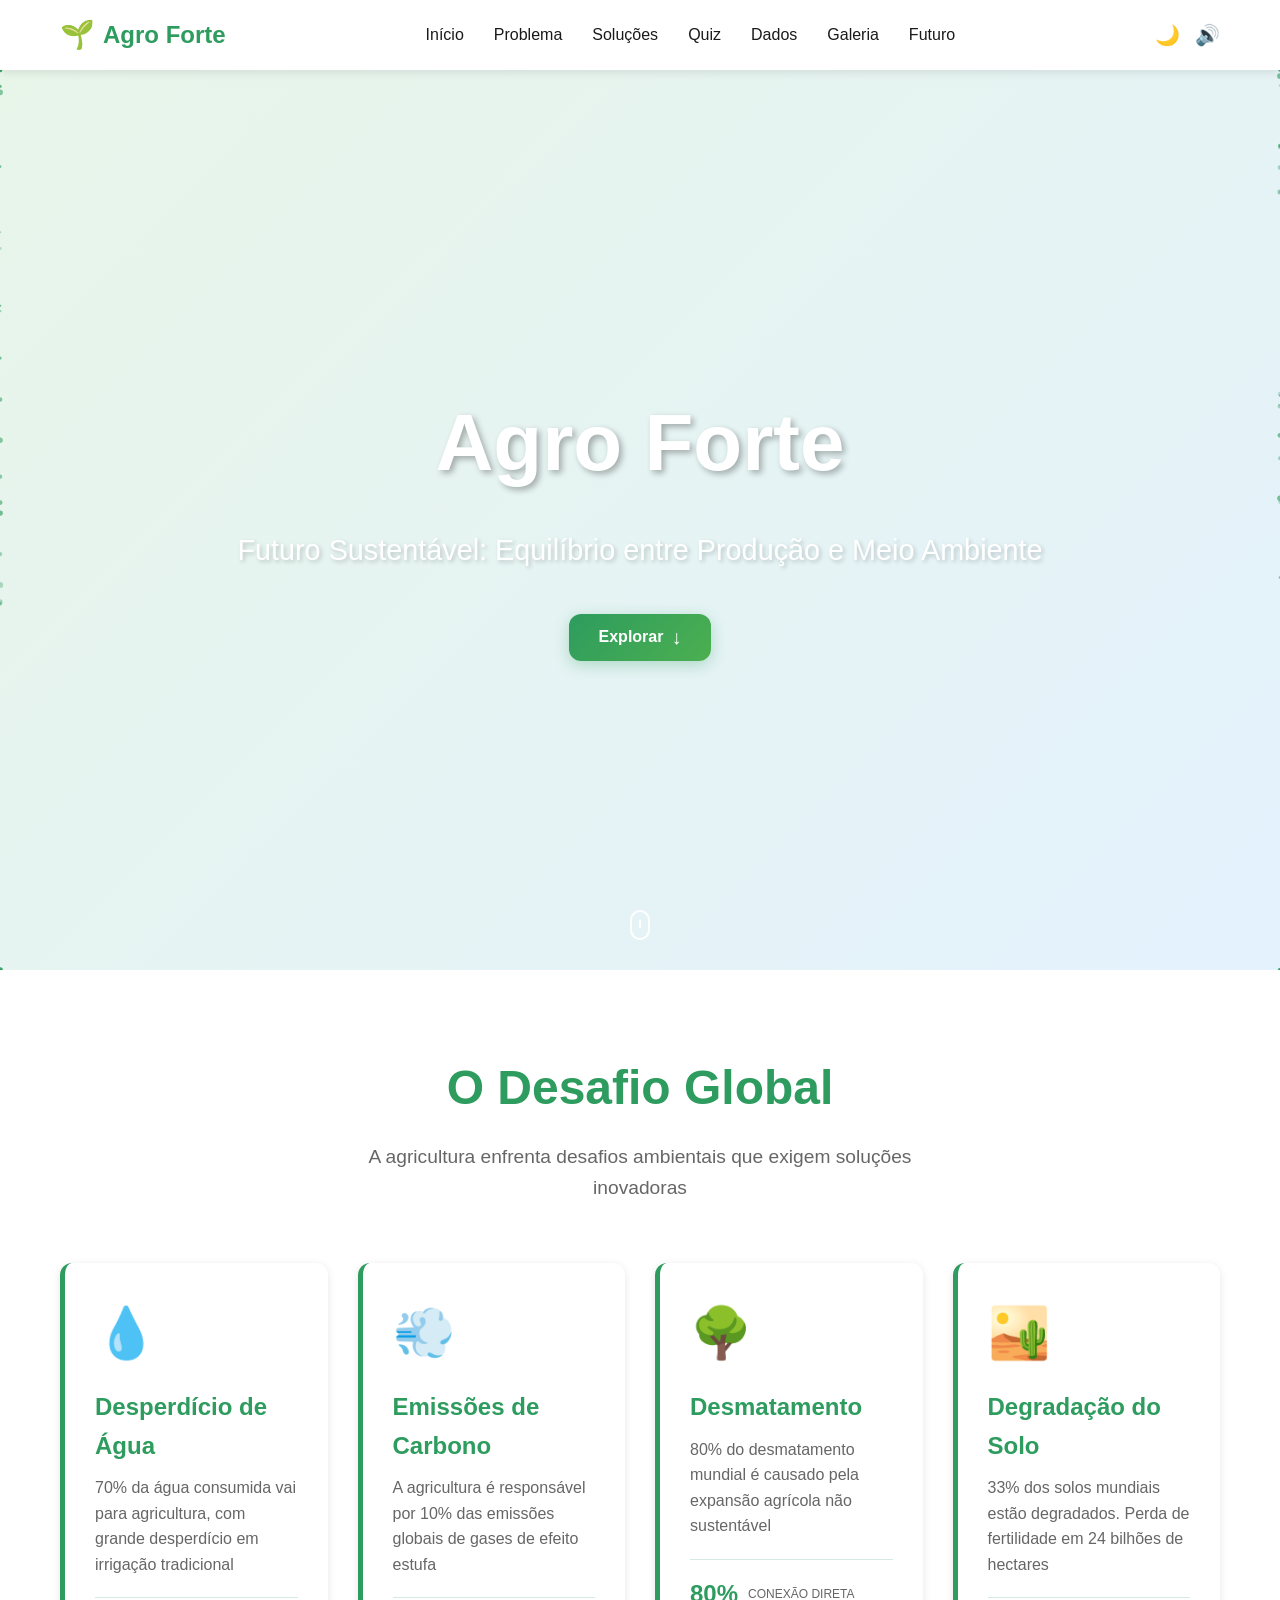
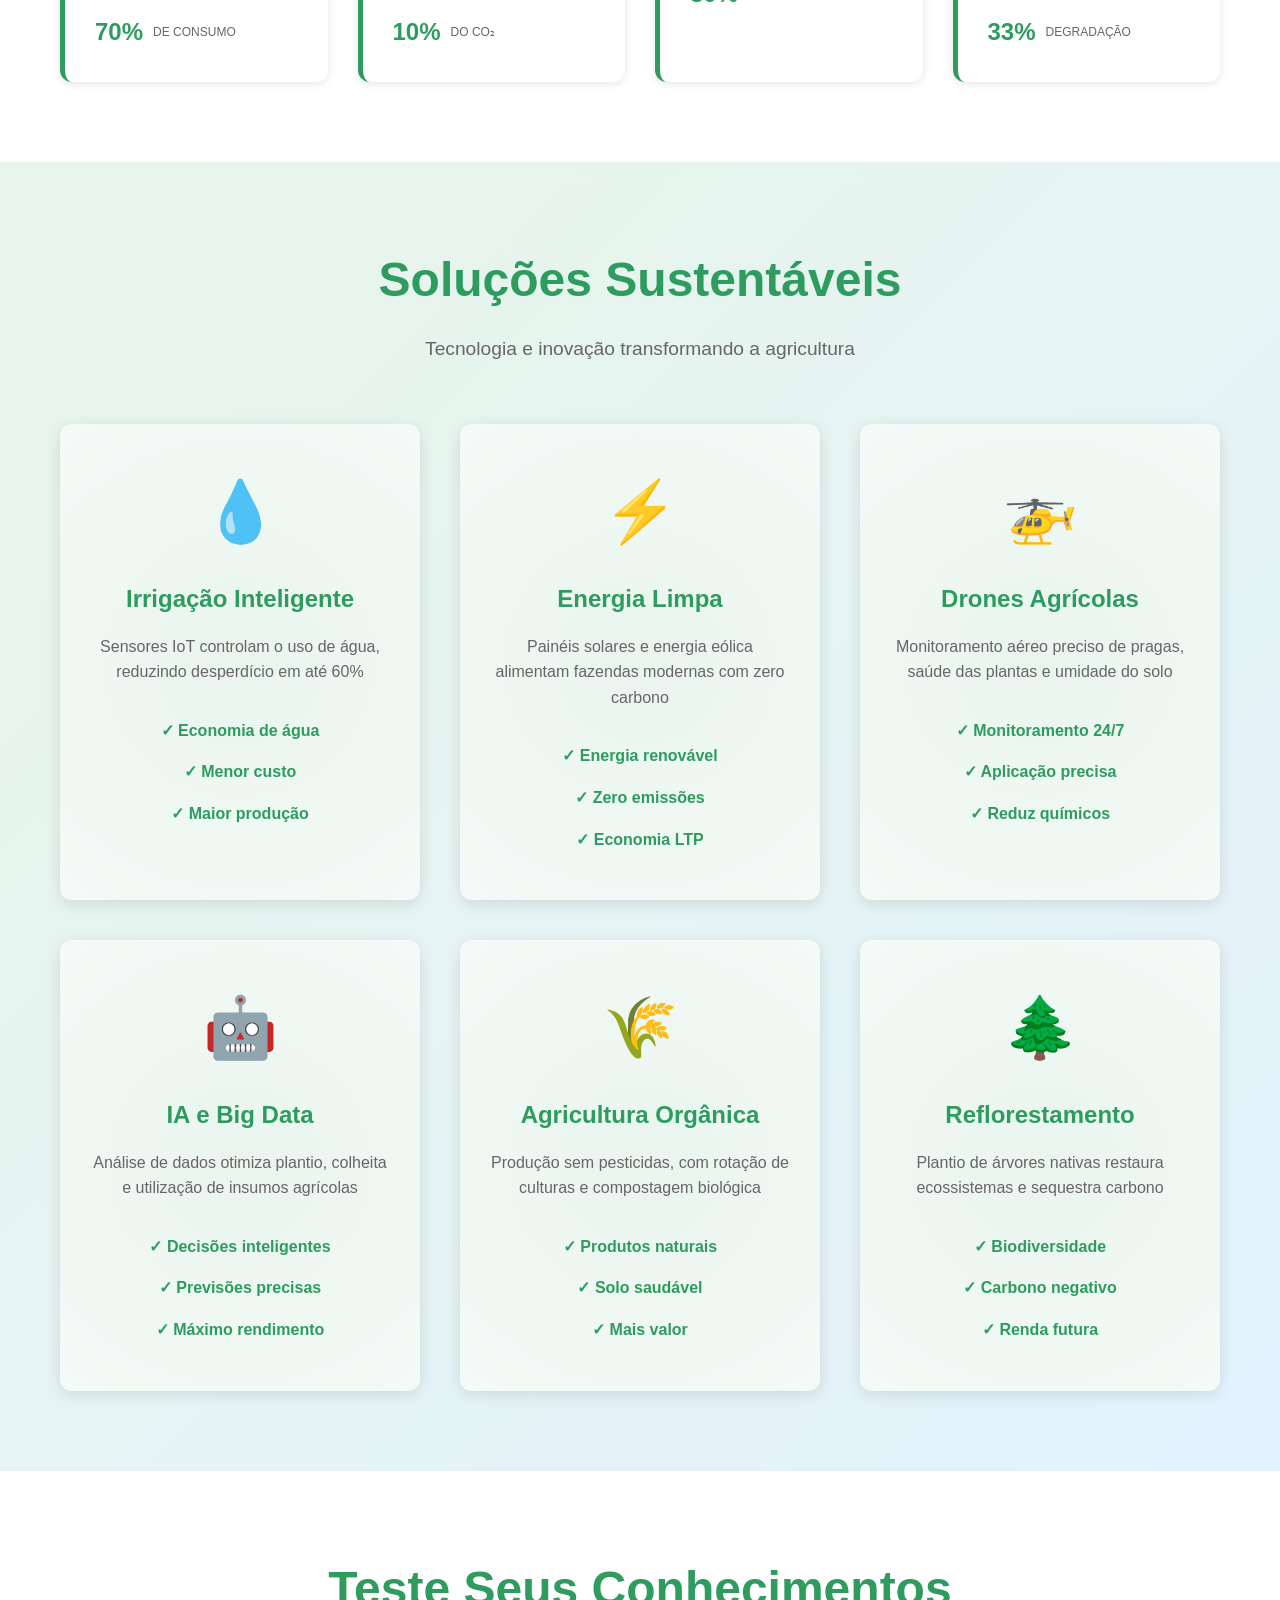
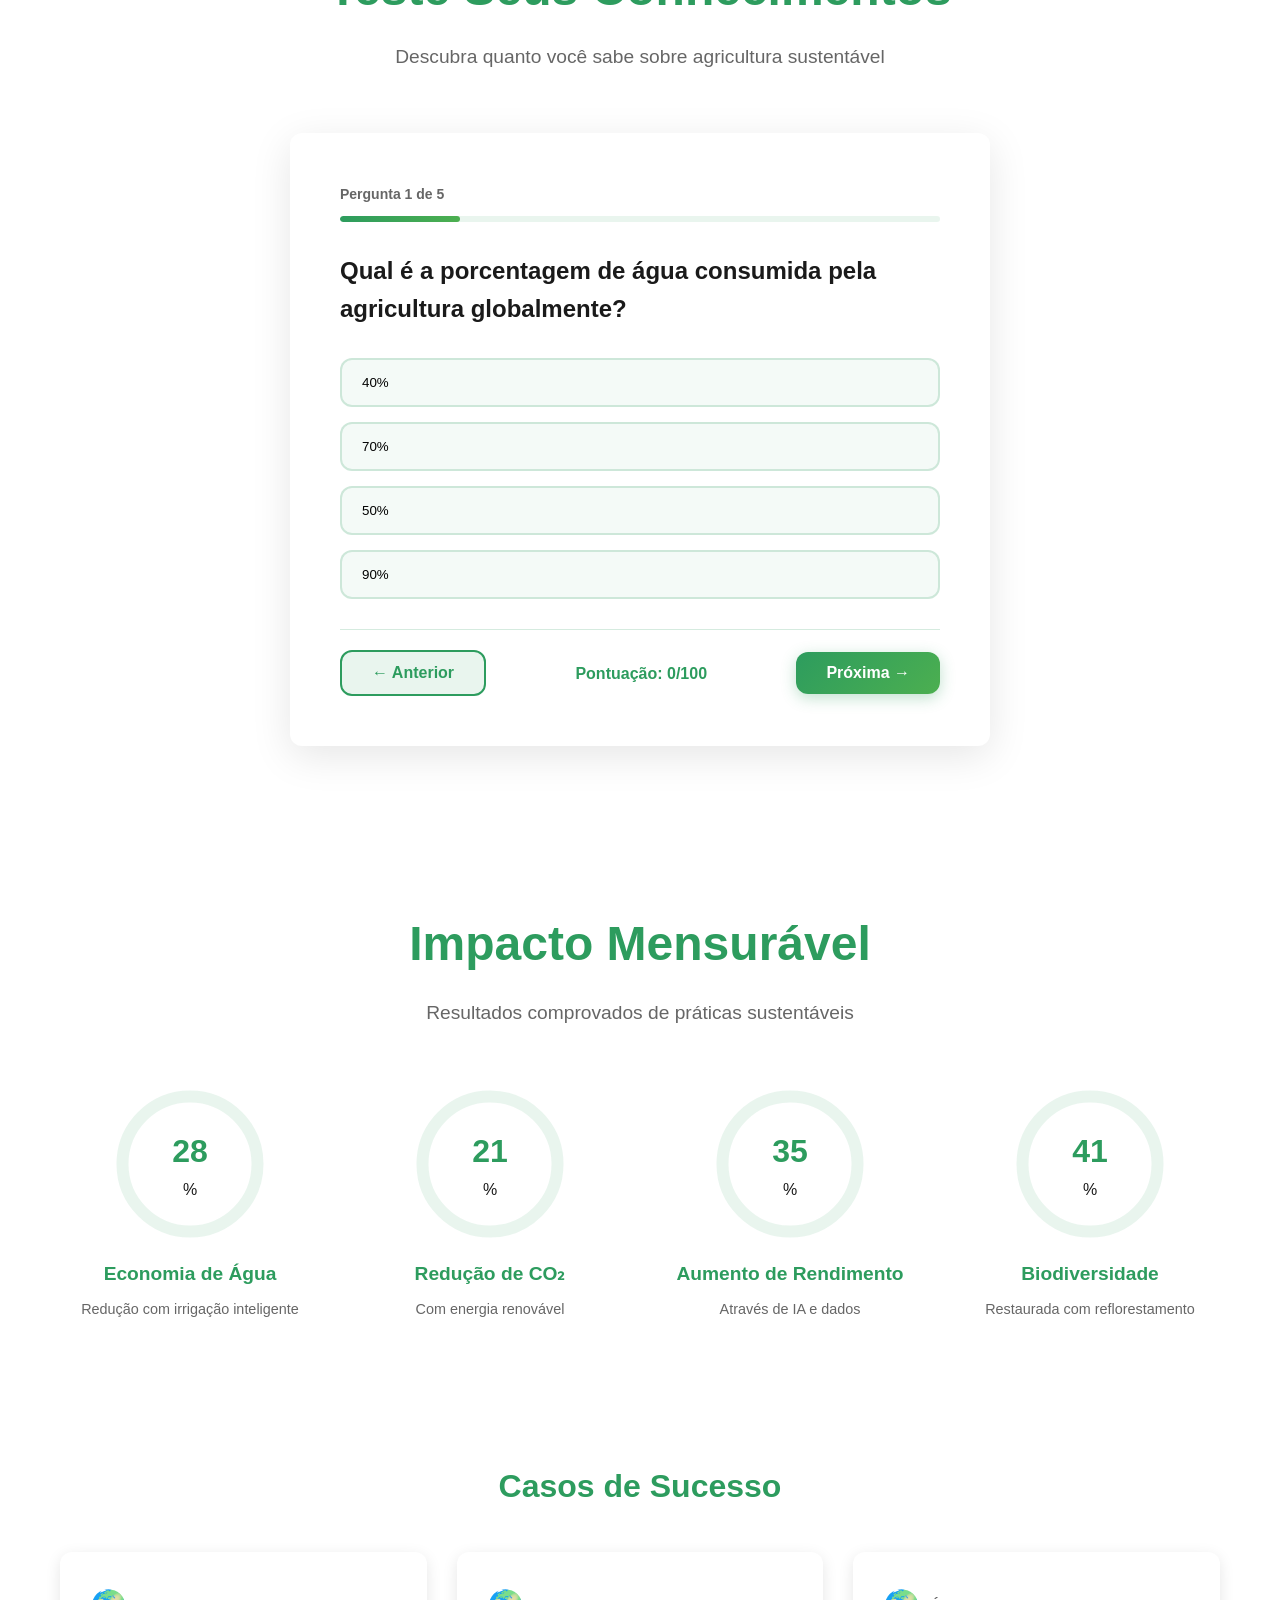
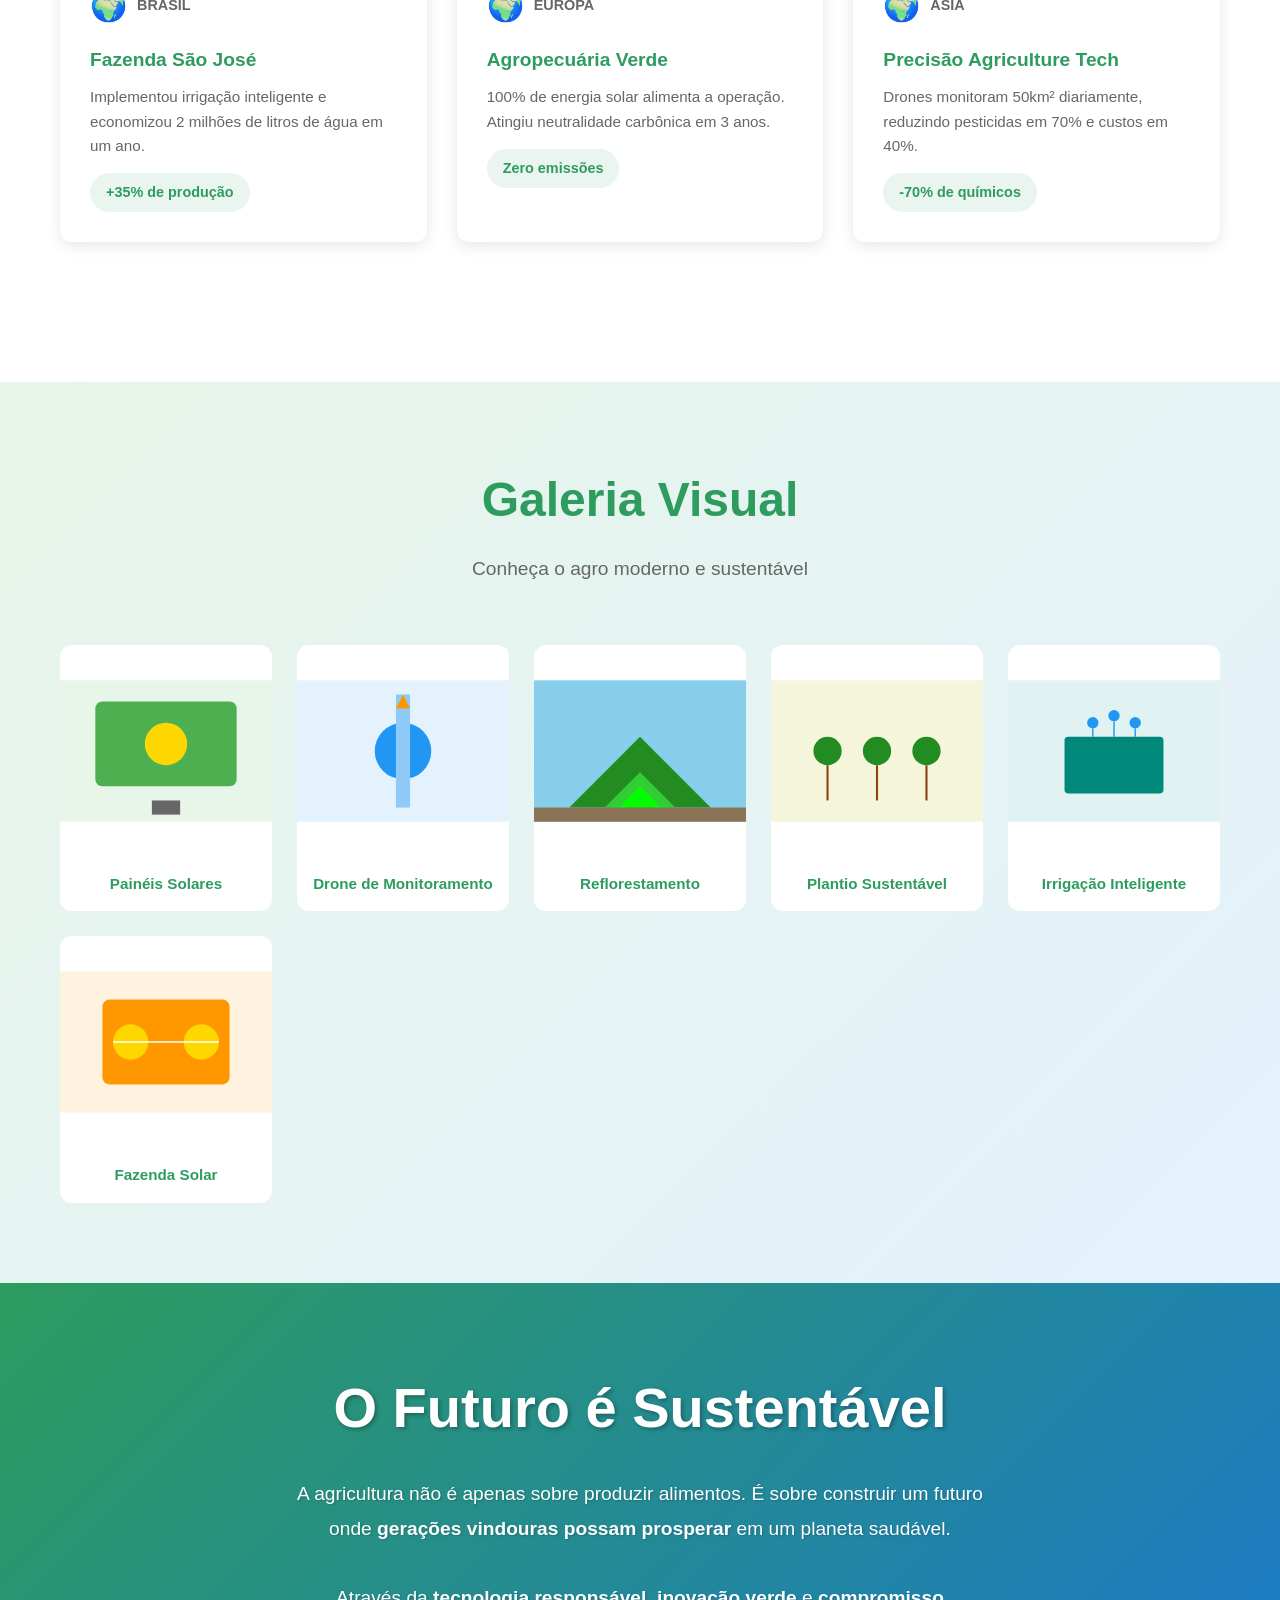
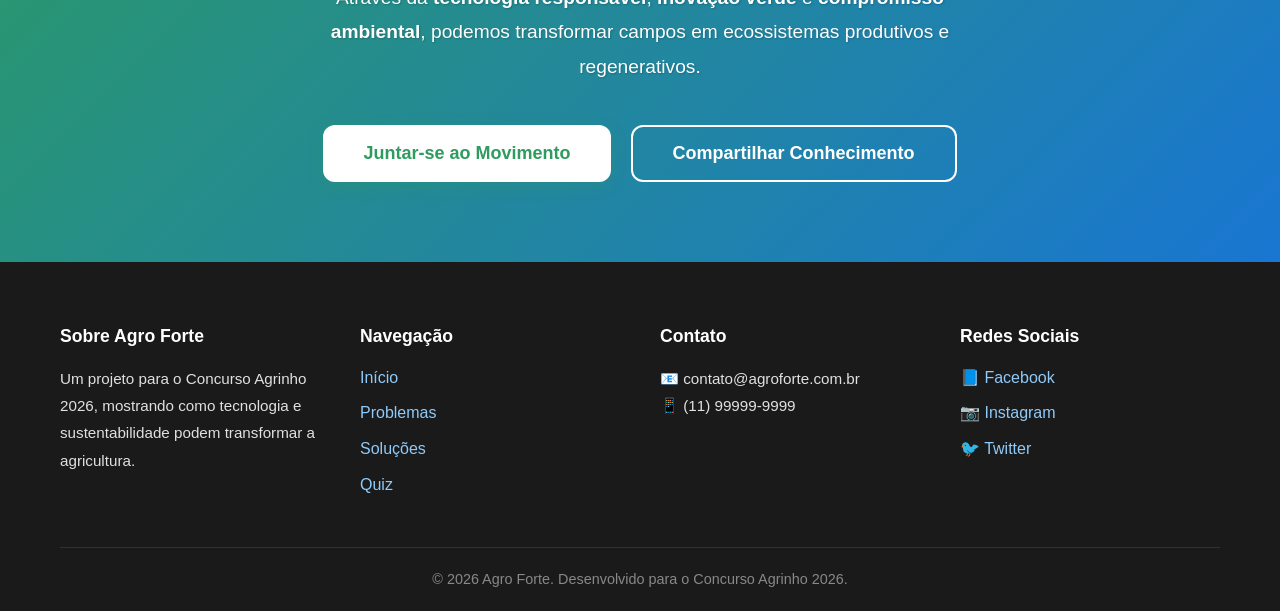
==== index.html @ 6339b04d "Add files via upload" ====
<!DOCTYPE html>
<html lang="pt-BR">
<head>
    <meta charset="UTF-8">
    <meta name="viewport" content="width=device-width, initial-scale=1.0">
    <meta name="description" content="Agro Forte 2026 - Um futuro sustentável através da tecnologia e preservação ambiental">
    <title>Agro Forte 2026 | Concurso Agrinho</title>
    <link rel="stylesheet" href="style.css">
</head>
<body>
    <!-- NAVEGAÇÃO -->
    <nav class="navbar">
        <div class="nav-container">
            <div class="logo">
                <span class="logo-icon">🌱</span>
                <span class="logo-text">Agro Forte</span>
            </div>
            <button class="menu-toggle" id="menuToggle">
                <span></span>
                <span></span>
                <span></span>
            </button>
            <ul class="nav-menu" id="navMenu">
                <li><a href="#inicio" class="nav-link">Início</a></li>
                <li><a href="#problema" class="nav-link">Problema</a></li>
                <li><a href="#solucoes" class="nav-link">Soluções</a></li>
                <li><a href="#quiz" class="nav-link">Quiz</a></li>
                <li><a href="#estatisticas" class="nav-link">Dados</a></li>
                <li><a href="#galeria" class="nav-link">Galeria</a></li>
                <li><a href="#inspiracao" class="nav-link">Futuro</a></li>
            </ul>
            <div class="nav-extras">
                <button class="dark-mode-toggle" id="darkModeToggle" title="Modo Escuro">🌙</button>
                <button class="sound-toggle" id="soundToggle" title="Som">🔊</button>
            </div>
        </div>
    </nav>

    <!-- SEÇÃO INICIAL (HERO) -->
    <section id="inicio" class="hero">
        <div class="hero-background">
            <canvas id="canvas-hero"></canvas>
        </div>
        <div class="hero-content">
            <h1 class="hero-title">
                <span class="title-word">Agro</span>
                <span class="title-word">Forte</span>
            </h1>
            <p class="hero-subtitle">Futuro Sustentável: Equilíbrio entre Produção e Meio Ambiente</p>
            <button class="btn btn-primary explore-btn" data-sound="click">
                Explorar
                <span class="btn-icon">↓</span>
            </button>
        </div>
        <div class="scroll-indicator">
            <span></span>
        </div>
    </section>

    <!-- SEÇÃO PROBLEMA -->
    <section id="problema" class="problema">
        <div class="container">
            <h2 class="section-title">O Desafio Global</h2>
            <p class="section-subtitle">A agricultura enfrenta desafios ambientais que exigem soluções inovadoras</p>
            
            <div class="problema-grid">
                <!-- Card 1: Água -->
                <div class="problema-card" data-index="0">
                    <div class="card-icon">💧</div>
                    <h3>Desperdício de Água</h3>
                    <p>70% da água consumida vai para agricultura, com grande desperdício em irrigação tradicional</p>
                    <div class="card-stats">
                        <span class="stat-number">70%</span>
                        <span class="stat-label">de consumo</span>
                    </div>
                </div>

                <!-- Card 2: Emissões -->
                <div class="problema-card" data-index="1">
                    <div class="card-icon">💨</div>
                    <h3>Emissões de Carbono</h3>
                    <p>A agricultura é responsável por 10% das emissões globais de gases de efeito estufa</p>
                    <div class="card-stats">
                        <span class="stat-number">10%</span>
                        <span class="stat-label">do CO₂</span>
                    </div>
                </div>

                <!-- Card 3: Desmatamento -->
                <div class="problema-card" data-index="2">
                    <div class="card-icon">🌳</div>
                    <h3>Desmatamento</h3>
                    <p>80% do desmatamento mundial é causado pela expansão agrícola não sustentável</p>
                    <div class="card-stats">
                        <span class="stat-number">80%</span>
                        <span class="stat-label">conexão direta</span>
                    </div>
                </div>

                <!-- Card 4: Solo -->
                <div class="problema-card" data-index="3">
                    <div class="card-icon">🏜️</div>
                    <h3>Degradação do Solo</h3>
                    <p>33% dos solos mundiais estão degradados. Perda de fertilidade em 24 bilhões de hectares</p>
                    <div class="card-stats">
                        <span class="stat-number">33%</span>
                        <span class="stat-label">degradação</span>
                    </div>
                </div>
            </div>
        </div>
    </section>

    <!-- SEÇÃO SOLUÇÕES -->
    <section id="solucoes" class="solucoes">
        <div class="container">
            <h2 class="section-title">Soluções Sustentáveis</h2>
            <p class="section-subtitle">Tecnologia e inovação transformando a agricultura</p>
            
            <div class="solucoes-grid">
                <!-- Solução 1 -->
                <div class="solucao-card">
                    <div class="card-background"></div>
                    <div class="card-icon-lg">💧</div>
                    <h3>Irrigação Inteligente</h3>
                    <p>Sensores IoT controlam o uso de água, reduzindo desperdício em até 60%</p>
                    <ul class="benefits-list">
                        <li>✓ Economia de água</li>
                        <li>✓ Menor custo</li>
                        <li>✓ Maior produção</li>
                    </ul>
                </div>

                <!-- Solução 2 -->
                <div class="solucao-card">
                    <div class="card-background"></div>
                    <div class="card-icon-lg">⚡</div>
                    <h3>Energia Limpa</h3>
                    <p>Painéis solares e energia eólica alimentam fazendas modernas com zero carbono</p>
                    <ul class="benefits-list">
                        <li>✓ Energia renovável</li>
                        <li>✓ Zero emissões</li>
                        <li>✓ Economia LTP</li>
                    </ul>
                </div>

                <!-- Solução 3 -->
                <div class="solucao-card">
                    <div class="card-background"></div>
                    <div class="card-icon-lg">🚁</div>
                    <h3>Drones Agrícolas</h3>
                    <p>Monitoramento aéreo preciso de pragas, saúde das plantas e umidade do solo</p>
                    <ul class="benefits-list">
                        <li>✓ Monitoramento 24/7</li>
                        <li>✓ Aplicação precisa</li>
                        <li>✓ Reduz químicos</li>
                    </ul>
                </div>

                <!-- Solução 4 -->
                <div class="solucao-card">
                    <div class="card-background"></div>
                    <div class="card-icon-lg">🤖</div>
                    <h3>IA e Big Data</h3>
                    <p>Análise de dados otimiza plantio, colheita e utilização de insumos agrícolas</p>
                    <ul class="benefits-list">
                        <li>✓ Decisões inteligentes</li>
                        <li>✓ Previsões precisas</li>
                        <li>✓ Máximo rendimento</li>
                    </ul>
                </div>

                <!-- Solução 5 -->
                <div class="solucao-card">
                    <div class="card-background"></div>
                    <div class="card-icon-lg">🌾</div>
                    <h3>Agricultura Orgânica</h3>
                    <p>Produção sem pesticidas, com rotação de culturas e compostagem biológica</p>
                    <ul class="benefits-list">
                        <li>✓ Produtos naturais</li>
                        <li>✓ Solo saudável</li>
                        <li>✓ Mais valor</li>
                    </ul>
                </div>

                <!-- Solução 6 -->
                <div class="solucao-card">
                    <div class="card-background"></div>
                    <div class="card-icon-lg">🌲</div>
                    <h3>Reflorestamento</h3>
                    <p>Plantio de árvores nativas restaura ecossistemas e sequestra carbono</p>
                    <ul class="benefits-list">
                        <li>✓ Biodiversidade</li>
                        <li>✓ Carbono negativo</li>
                        <li>✓ Renda futura</li>
                    </ul>
                </div>
            </div>
        </div>
    </section>

    <!-- SEÇÃO QUIZ INTERATIVA -->
    <section id="quiz" class="quiz-section">
        <div class="container">
            <h2 class="section-title">Teste Seus Conhecimentos</h2>
            <p class="section-subtitle">Descubra quanto você sabe sobre agricultura sustentável</p>
            
            <div class="quiz-container">
                <div class="quiz-header">
                    <span class="quiz-progress">
                        Pergunta <span id="currentQuestion">1</span> de <span id="totalQuestions">5</span>
                    </span>
                    <div class="progress-bar">
                        <div class="progress-fill" id="progressFill"></div>
                    </div>
                </div>

                <div class="quiz-content">
                    <h3 id="questionText" class="quiz-question"></h3>
                    <div class="quiz-options" id="quizOptions"></div>
                </div>

                <div class="quiz-footer">
                    <button class="btn btn-secondary" id="prevBtn" disabled>← Anterior</button>
                    <span class="quiz-score">Pontuação: <strong id="score">0</strong>/<strong id="maxScore">100</strong></span>
                    <button class="btn btn-primary" id="nextBtn">Próxima →</button>
                </div>

                <div id="quizResult" class="quiz-result hidden">
                    <div class="result-card">
                        <h3>Quiz Completo! 🎉</h3>
                        <div class="final-score">
                            <span class="score-number" id="finalScore">0</span>
                            <span class="score-label">pontos</span>
                        </div>
                        <p id="resultMessage"></p>
                        <button class="btn btn-primary" onclick="location.reload()">Refazer Quiz</button>
                    </div>
                </div>
            </div>
        </div>
    </section>

    <!-- SEÇÃO ESTATÍSTICAS -->
    <section id="estatisticas" class="estatisticas">
        <div class="container">
            <h2 class="section-title">Impacto Mensurável</h2>
            <p class="section-subtitle">Resultados comprovados de práticas sustentáveis</p>
            
            <div class="stats-grid">
                <!-- Stat 1 -->
                <div class="stat-card">
                    <div class="stat-visual">
                        <svg viewBox="0 0 100 100" class="stat-circle">
                            <circle cx="50" cy="50" r="45" class="stat-circle-bg"></circle>
                            <circle cx="50" cy="50" r="45" class="stat-circle-progress" style="--percent: 60;"></circle>
                        </svg>
                        <div class="stat-number-overlay">
                            <span class="counter" data-target="60">0</span>%
                        </div>
                    </div>
                    <h4>Economia de Água</h4>
                    <p>Redução com irrigação inteligente</p>
                </div>

                <!-- Stat 2 -->
                <div class="stat-card">
                    <div class="stat-visual">
                        <svg viewBox="0 0 100 100" class="stat-circle">
                            <circle cx="50" cy="50" r="45" class="stat-circle-bg"></circle>
                            <circle cx="50" cy="50" r="45" class="stat-circle-progress" style="--percent: 45;"></circle>
                        </svg>
                        <div class="stat-number-overlay">
                            <span class="counter" data-target="45">0</span>%
                        </div>
                    </div>
                    <h4>Redução de CO₂</h4>
                    <p>Com energia renovável</p>
                </div>

                <!-- Stat 3 -->
                <div class="stat-card">
                    <div class="stat-visual">
                        <svg viewBox="0 0 100 100" class="stat-circle">
                            <circle cx="50" cy="50" r="45" class="stat-circle-bg"></circle>
                            <circle cx="50" cy="50" r="45" class="stat-circle-progress" style="--percent: 75;"></circle>
                        </svg>
                        <div class="stat-number-overlay">
                            <span class="counter" data-target="75">0</span>%
                        </div>
                    </div>
                    <h4>Aumento de Rendimento</h4>
                    <p>Através de IA e dados</p>
                </div>

                <!-- Stat 4 -->
                <div class="stat-card">
                    <div class="stat-visual">
                        <svg viewBox="0 0 100 100" class="stat-circle">
                            <circle cx="50" cy="50" r="45" class="stat-circle-bg"></circle>
                            <circle cx="50" cy="50" r="45" class="stat-circle-progress" style="--percent: 100;"></circle>
                        </svg>
                        <div class="stat-number-overlay">
                            <span class="counter" data-target="100">0</span>%
                        </div>
                    </div>
                    <h4>Biodiversidade</h4>
                    <p>Restaurada com reflorestamento</p>
                </div>
            </div>

            <!-- Casos de Sucesso -->
            <div class="success-stories">
                <h3 class="stories-title">Casos de Sucesso</h3>
                <div class="stories-grid">
                    <div class="story-card">
                        <div class="story-header">
                            <span class="story-emoji">🌍</span>
                            <span class="story-location">Brasil</span>
                        </div>
                        <h4>Fazenda São José</h4>
                        <p>Implementou irrigação inteligente e economizou 2 milhões de litros de água em um ano.</p>
                        <div class="story-highlight">+35% de produção</div>
                    </div>

                    <div class="story-card">
                        <div class="story-header">
                            <span class="story-emoji">🌍</span>
                            <span class="story-location">Europa</span>
                        </div>
                        <h4>Agropecuária Verde</h4>
                        <p>100% de energia solar alimenta a operação. Atingiu neutralidade carbônica em 3 anos.</p>
                        <div class="story-highlight">Zero emissões</div>
                    </div>

                    <div class="story-card">
                        <div class="story-header">
                            <span class="story-emoji">🌍</span>
                            <span class="story-location">Ásia</span>
                        </div>
                        <h4>Precisão Agriculture Tech</h4>
                        <p>Drones monitoram 50km² diariamente, reduzindo pesticidas em 70% e custos em 40%.</p>
                        <div class="story-highlight">-70% de químicos</div>
                    </div>
                </div>
            </div>
        </div>
    </section>

    <!-- SEÇÃO GALERIA -->
    <section id="galeria" class="galeria">
        <div class="container">
            <h2 class="section-title">Galeria Visual</h2>
            <p class="section-subtitle">Conheça o agro moderno e sustentável</p>
            
            <div class="gallery-grid">
                <div class="gallery-item" data-category="tecnologia">
                    <div class="gallery-image">
                        <svg viewBox="0 0 300 200" class="gallery-svg">
                            <rect width="300" height="200" fill="#e8f5e9"/>
                            <rect x="50" y="30" width="200" height="120" fill="#4caf50" rx="10"/>
                            <circle cx="150" cy="90" r="30" fill="#ffd700"/>
                            <rect x="130" y="170" width="40" height="20" fill="#666"/>
                        </svg>
                        <div class="gallery-overlay">
                            <span class="view-btn">👁️ Ver</span>
                        </div>
                    </div>
                    <h4>Painéis Solares</h4>
                </div>

                <div class="gallery-item" data-category="tecnologia">
                    <div class="gallery-image">
                        <svg viewBox="0 0 300 200" class="gallery-svg">
                            <rect width="300" height="200" fill="#e3f2fd"/>
                            <circle cx="150" cy="100" r="40" fill="#2196f3"/>
                            <rect x="140" y="20" width="20" height="160" fill="#90caf9"/>
                            <polygon points="150,20 140,40 160,40" fill="#ff9800"/>
                        </svg>
                        <div class="gallery-overlay">
                            <span class="view-btn">👁️ Ver</span>
                        </div>
                    </div>
                    <h4>Drone de Monitoramento</h4>
                </div>

                <div class="gallery-item" data-category="natureza">
                    <div class="gallery-image">
                        <svg viewBox="0 0 300 200" class="gallery-svg">
                            <rect width="300" height="200" fill="#87ceeb"/>
                            <polygon points="50,180 150,80 250,180" fill="#228b22"/>
                            <polygon points="100,180 150,130 200,180" fill="#32cd32"/>
                            <polygon points="120,180 150,150 180,180" fill="#00ff00"/>
                            <rect x="0" y="180" width="300" height="20" fill="#8b7355"/>
                        </svg>
                        <div class="gallery-overlay">
                            <span class="view-btn">👁️ Ver</span>
                        </div>
                    </div>
                    <h4>Reflorestamento</h4>
                </div>

                <div class="gallery-item" data-category="agricultura">
                    <div class="gallery-image">
                        <svg viewBox="0 0 300 200" class="gallery-svg">
                            <rect width="300" height="200" fill="#f5f5dc"/>
                            <circle cx="80" cy="100" r="20" fill="#228b22"/>
                            <circle cx="150" cy="100" r="20" fill="#228b22"/>
                            <circle cx="220" cy="100" r="20" fill="#228b22"/>
                            <line x1="80" y1="120" x2="80" y2="170" stroke="#8b4513" stroke-width="3"/>
                            <line x1="150" y1="120" x2="150" y2="170" stroke="#8b4513" stroke-width="3"/>
                            <line x1="220" y1="120" x2="220" y2="170" stroke="#8b4513" stroke-width="3"/>
                        </svg>
                        <div class="gallery-overlay">
                            <span class="view-btn">👁️ Ver</span>
                        </div>
                    </div>
                    <h4>Plantio Sustentável</h4>
                </div>

                <div class="gallery-item" data-category="agua">
                    <div class="gallery-image">
                        <svg viewBox="0 0 300 200" class="gallery-svg">
                            <rect width="300" height="200" fill="#e0f2f1"/>
                            <rect x="80" y="80" width="140" height="80" fill="#00897b" rx="5"/>
                            <circle cx="120" cy="60" r="8" fill="#2196f3"/>
                            <circle cx="150" cy="50" r="8" fill="#2196f3"/>
                            <circle cx="180" cy="60" r="8" fill="#2196f3"/>
                            <line x1="120" y1="68" x2="120" y2="80" stroke="#2196f3" stroke-width="2"/>
                            <line x1="150" y1="58" x2="150" y2="80" stroke="#2196f3" stroke-width="2"/>
                            <line x1="180" y1="68" x2="180" y2="80" stroke="#2196f3" stroke-width="2"/>
                        </svg>
                        <div class="gallery-overlay">
                            <span class="view-btn">👁️ Ver</span>
                        </div>
                    </div>
                    <h4>Irrigação Inteligente</h4>
                </div>

                <div class="gallery-item" data-category="tecnologia">
                    <div class="gallery-image">
                        <svg viewBox="0 0 300 200" class="gallery-svg">
                            <rect width="300" height="200" fill="#fff3e0"/>
                            <rect x="60" y="40" width="180" height="120" fill="#ff9800" rx="10"/>
                            <circle cx="100" cy="100" r="25" fill="#ffd700"/>
                            <circle cx="200" cy="100" r="25" fill="#ffd700"/>
                            <line x1="75" y1="100" x2="225" y2="100" stroke="#fff" stroke-width="2"/>
                        </svg>
                        <div class="gallery-overlay">
                            <span class="view-btn">👁️ Ver</span>
                        </div>
                    </div>
                    <h4>Fazenda Solar</h4>
                </div>
            </div>
        </div>
    </section>

    <!-- SEÇÃO INSPIRADORA FINAL -->
    <section id="inspiracao" class="inspiracao">
        <div class="inspiration-background"></div>
        <div class="container">
            <div class="inspiracao-content">
                <h2 class="inspiration-title">O Futuro é Sustentável</h2>
                <p class="inspiration-text">
                    A agricultura não é apenas sobre produzir alimentos. É sobre construir um futuro onde 
                    <strong>gerações vindouras possam prosperar</strong> em um planeta saudável. 
                    <br><br>
                    Através da <strong>tecnologia responsável</strong>, <strong>inovação verde</strong> e 
                    <strong>compromisso ambiental</strong>, podemos transformar campos em ecossistemas 
                    produtivos e regenerativos.
                </p>
                <div class="inspiracao-cta">
                    <button class="btn btn-lg btn-primary" data-sound="click">
                        Juntar-se ao Movimento
                    </button>
                    <button class="btn btn-lg btn-secondary" data-sound="click">
                        Compartilhar Conhecimento
                    </button>
                </div>
            </div>
        </div>
    </section>

    <!-- RODAPÉ -->
    <footer class="footer">
        <div class="container">
            <div class="footer-content">
                <div class="footer-section">
                    <h4>Sobre Agro Forte</h4>
                    <p>Um projeto para o Concurso Agrinho 2026, mostrando como tecnologia e sustentabilidade 
                       podem transformar a agricultura.</p>
                </div>
                <div class="footer-section">
                    <h4>Navegação</h4>
                    <ul>
                        <li><a href="#inicio">Início</a></li>
                        <li><a href="#problema">Problemas</a></li>
                        <li><a href="#solucoes">Soluções</a></li>
                        <li><a href="#quiz">Quiz</a></li>
                    </ul>
                </div>
                <div class="footer-section">
                    <h4>Contato</h4>
                    <p>📧 contato@agroforte.com.br</p>
                    <p>📱 (11) 99999-9999</p>
                </div>
                <div class="footer-section">
                    <h4>Redes Sociais</h4>
                    <div class="social-links">
                        <a href="#" class="social-link">📘 Facebook</a>
                        <a href="#" class="social-link">📷 Instagram</a>
                        <a href="#" class="social-link">🐦 Twitter</a>
                    </div>
                </div>
            </div>
            <div class="footer-bottom">
                <p>&copy; 2026 Agro Forte. Desenvolvido para o Concurso Agrinho 2026.</p>
            </div>
        </div>
    </footer>

    <!-- MODAL DE GALERIA -->
    <div id="galleryModal" class="modal">
        <div class="modal-content">
            <button class="modal-close">&times;</button>
            <img id="modalImage" src="" alt="">
            <p id="modalCaption"></p>
        </div>
    </div>

    <script src="script.js"></script>
</body>
</html>
---- style.css ----
/* =====================================================
   AGRINHO 2026 - STYLESHEET COMPLETO
   Design moderno, responsivo e com animações
   ===================================================== */

/* VARIÁVEIS CSS */
:root {
    /* Cores principais */
    --primary-green: #2d9c5e;
    --secondary-green: #4caf50;
    --light-green: #a5d6a7;
    --pale-green: #e8f5e9;
    
    --primary-blue: #1976d2;
    --light-blue: #64b5f6;
    --pale-blue: #e3f2fd;
    
    --accent-yellow: #ffd700;
    --pale-yellow: #fff9c4;
    
    --dark-bg: #0d1b2a;
    --light-bg: #ffffff;
    --gray-text: #666666;
    --dark-text: #1a1a1a;
    
    /* Tamanhos */
    --border-radius: 12px;
    --transition-fast: 0.3s ease;
    --transition-normal: 0.5s ease;
    --transition-slow: 0.8s ease;
}

/* DARK MODE */
body.dark-mode {
    --light-bg: #1a1a2e;
    --dark-text: #e0e0e0;
    --gray-text: #b0b0b0;
}

/* =====================================================
   RESET E ESTILOS GLOBAIS
   ===================================================== */

* {
    margin: 0;
    padding: 0;
    box-sizing: border-box;
}

html {
    scroll-behavior: smooth;
}

body {
    font-family: 'Segoe UI', Tahoma, Geneva, Verdana, sans-serif;
    background-color: var(--light-bg);
    color: var(--dark-text);
    line-height: 1.6;
    transition: background-color var(--transition-normal);
}

/* =====================================================
   CONTAINER E LAYOUT
   ===================================================== */

.container {
    max-width: 1200px;
    margin: 0 auto;
    padding: 0 20px;
}

section {
    padding: 80px 0;
    position: relative;
}

/* =====================================================
   NAVEGAÇÃO
   ===================================================== */

.navbar {
    position: fixed;
    top: 0;
    width: 100%;
    background: rgba(255, 255, 255, 0.95);
    backdrop-filter: blur(10px);
    z-index: 1000;
    box-shadow: 0 2px 10px rgba(0, 0, 0, 0.1);
    transition: background var(--transition-fast);
}

body.dark-mode .navbar {
    background: rgba(26, 26, 46, 0.95);
}

.nav-container {
    max-width: 1200px;
    margin: 0 auto;
    padding: 0 20px;
    display: flex;
    justify-content: space-between;
    align-items: center;
    height: 70px;
}

.logo {
    display: flex;
    align-items: center;
    gap: 8px;
    font-size: 24px;
    font-weight: bold;
    color: var(--primary-green);
    text-decoration: none;
    cursor: pointer;
    transition: transform var(--transition-fast);
}

.logo:hover {
    transform: scale(1.05);
}

.logo-icon {
    font-size: 28px;
    animation: float 3s ease-in-out infinite;
}

@keyframes float {
    0%, 100% { transform: translateY(0px); }
    50% { transform: translateY(-5px); }
}

.nav-menu {
    display: flex;
    list-style: none;
    gap: 30px;
}

.nav-link {
    color: var(--dark-text);
    text-decoration: none;
    font-weight: 500;
    position: relative;
    transition: color var(--transition-fast);
}

.nav-link::after {
    content: '';
    position: absolute;
    width: 0;
    height: 2px;
    bottom: -5px;
    left: 0;
    background: var(--primary-green);
    transition: width var(--transition-fast);
}

.nav-link:hover::after {
    width: 100%;
}

.nav-extras {
    display: flex;
    gap: 15px;
    align-items: center;
}

.dark-mode-toggle,
.sound-toggle {
    background: none;
    border: none;
    font-size: 20px;
    cursor: pointer;
    transition: transform var(--transition-fast);
}

.dark-mode-toggle:hover,
.sound-toggle:hover {
    transform: scale(1.2);
}

.menu-toggle {
    display: none;
    flex-direction: column;
    background: none;
    border: none;
    cursor: pointer;
    gap: 5px;
}

.menu-toggle span {
    width: 25px;
    height: 3px;
    background: var(--primary-green);
    border-radius: 3px;
    transition: all var(--transition-fast);
}

/* =====================================================
   HERO SECTION
   ===================================================== */

.hero {
    min-height: 100vh;
    display: flex;
    align-items: center;
    justify-content: center;
    position: relative;
    margin-top: 70px;
    overflow: hidden;
    background: linear-gradient(135deg, var(--pale-green) 0%, var(--pale-blue) 100%);
}

body.dark-mode .hero {
    background: linear-gradient(135deg, #1a3a1a 0%, #1a2a3a 100%);
}

.hero-background {
    position: absolute;
    width: 100%;
    height: 100%;
    top: 0;
    left: 0;
}

#canvas-hero {
    width: 100%;
    height: 100%;
    display: block;
}

.hero-content {
    position: relative;
    z-index: 10;
    text-align: center;
    color: white;
    animation: slideUp 1s ease;
}

@keyframes slideUp {
    from {
        opacity: 0;
        transform: translateY(30px);
    }
    to {
        opacity: 1;
        transform: translateY(0);
    }
}

.hero-title {
    font-size: clamp(3rem, 8vw, 5rem);
    font-weight: 900;
    margin-bottom: 20px;
    text-shadow: 3px 3px 6px rgba(0, 0, 0, 0.3);
}

.title-word {
    display: inline-block;
    animation: bounceIn 0.8s ease backwards;
}

.title-word:nth-child(1) { animation-delay: 0.2s; }
.title-word:nth-child(2) { animation-delay: 0.4s; }

@keyframes bounceIn {
    0% {
        opacity: 0;
        transform: translateY(40px);
    }
    100% {
        opacity: 1;
        transform: translateY(0);
    }
}

.hero-subtitle {
    font-size: clamp(1.2rem, 3vw, 1.8rem);
    margin-bottom: 40px;
    text-shadow: 2px 2px 4px rgba(0, 0, 0, 0.2);
    animation: fadeIn 1s ease 0.6s both;
}

@keyframes fadeIn {
    from { opacity: 0; }
    to { opacity: 1; }
}

.explore-btn {
    animation: fadeIn 1s ease 0.8s both;
}

.scroll-indicator {
    position: absolute;
    bottom: 30px;
    left: 50%;
    transform: translateX(-50%);
    animation: bounce 2s infinite;
}

.scroll-indicator span {
    display: block;
    width: 20px;
    height: 30px;
    border: 2px solid white;
    border-radius: 10px;
    position: relative;
}

.scroll-indicator span::before {
    content: '';
    display: block;
    width: 2px;
    height: 8px;
    background: white;
    position: absolute;
    top: 8px;
    left: 50%;
    transform: translateX(-50%);
    animation: scrollBounce 2s infinite;
}

@keyframes bounce {
    0%, 100% { transform: translateX(-50%) translateY(0); }
    50% { transform: translateX(-50%) translateY(10px); }
}

@keyframes scrollBounce {
    0%, 100% { opacity: 1; }
    50% { opacity: 0; }
}

/* =====================================================
   BOTÕES
   ===================================================== */

.btn {
    padding: 12px 30px;
    border: none;
    border-radius: var(--border-radius);
    font-size: 16px;
    font-weight: 600;
    cursor: pointer;
    transition: all var(--transition-fast);
    position: relative;
    overflow: hidden;
    display: inline-flex;
    align-items: center;
    gap: 8px;
}

.btn::before {
    content: '';
    position: absolute;
    top: 0;
    left: -100%;
    width: 100%;
    height: 100%;
    background: rgba(255, 255, 255, 0.2);
    transition: left var(--transition-fast);
    z-index: -1;
}

.btn:hover::before {
    left: 100%;
}

.btn-primary {
    background: linear-gradient(135deg, var(--primary-green), var(--secondary-green));
    color: white;
    box-shadow: 0 4px 15px rgba(45, 156, 94, 0.3);
}

.btn-primary:hover {
    transform: translateY(-2px);
    box-shadow: 0 8px 25px rgba(45, 156, 94, 0.5);
}

.btn-secondary {
    background: rgba(45, 156, 94, 0.1);
    color: var(--primary-green);
    border: 2px solid var(--primary-green);
}

.btn-secondary:hover {
    background: rgba(45, 156, 94, 0.2);
}

.btn-lg {
    padding: 16px 40px;
    font-size: 18px;
}

.btn-icon {
    font-size: 20px;
    animation: slideDown 1s ease infinite;
}

@keyframes slideDown {
    0%, 100% { transform: translateY(0); }
    50% { transform: translateY(5px); }
}

/* =====================================================
   TÍTULOS E SUBTÍTULOS
   ===================================================== */

.section-title {
    font-size: clamp(2rem, 5vw, 3rem);
    font-weight: 900;
    color: var(--primary-green);
    margin-bottom: 15px;
    text-align: center;
    animation: slideInTitle 0.8s ease;
}

@keyframes slideInTitle {
    from {
        opacity: 0;
        transform: translateX(-30px);
    }
    to {
        opacity: 1;
        transform: translateX(0);
    }
}

.section-subtitle {
    font-size: 1.2rem;
    color: var(--gray-text);
    text-align: center;
    margin-bottom: 60px;
    max-width: 600px;
    margin-left: auto;
    margin-right: auto;
}

/* =====================================================
   SEÇÃO PROBLEMA
   ===================================================== */

.problema {
    background: var(--light-bg);
}

.problema-grid {
    display: grid;
    grid-template-columns: repeat(auto-fit, minmax(250px, 1fr));
    gap: 30px;
    animation: fadeInUp 0.8s ease;
}

@keyframes fadeInUp {
    from {
        opacity: 0;
        transform: translateY(30px);
    }
    to {
        opacity: 1;
        transform: translateY(0);
    }
}

.problema-card {
    background: white;
    padding: 30px;
    border-radius: var(--border-radius);
    border-left: 5px solid var(--primary-green);
    cursor: pointer;
    transition: all var(--transition-fast);
    box-shadow: 0 2px 8px rgba(0, 0, 0, 0.1);
    transform: translateY(0);
}

body.dark-mode .problema-card {
    background: #2a2a3e;
    box-shadow: 0 2px 8px rgba(0, 0, 0, 0.3);
}

.problema-card:hover {
    transform: translateY(-10px);
    box-shadow: 0 10px 30px rgba(45, 156, 94, 0.2);
    border-left-color: var(--accent-yellow);
}

.card-icon {
    font-size: 50px;
    margin-bottom: 15px;
    display: inline-block;
    animation: pulse 2s ease-in-out infinite;
}

.problema-card:nth-child(1) .card-icon { animation-delay: 0s; }
.problema-card:nth-child(2) .card-icon { animation-delay: 0.2s; }
.problema-card:nth-child(3) .card-icon { animation-delay: 0.4s; }
.problema-card:nth-child(4) .card-icon { animation-delay: 0.6s; }

@keyframes pulse {
    0%, 100% { transform: scale(1); }
    50% { transform: scale(1.1); }
}

.problema-card h3 {
    font-size: 1.5rem;
    margin-bottom: 10px;
    color: var(--primary-green);
}

.problema-card p {
    color: var(--gray-text);
    margin-bottom: 20px;
    line-height: 1.6;
}

.card-stats {
    display: flex;
    align-items: center;
    gap: 10px;
    padding-top: 15px;
    border-top: 1px solid rgba(45, 156, 94, 0.2);
}

.stat-number {
    font-size: 24px;
    font-weight: bold;
    color: var(--primary-green);
}

.stat-label {
    font-size: 12px;
    color: var(--gray-text);
    text-transform: uppercase;
}

/* =====================================================
   SEÇÃO SOLUÇÕES
   ===================================================== */

.solucoes {
    background: linear-gradient(135deg, var(--pale-green) 0%, var(--pale-blue) 100%);
    position: relative;
}

body.dark-mode .solucoes {
    background: linear-gradient(135deg, #1a3a1a 0%, #1a2a3a 100%);
}

.solucoes-grid {
    display: grid;
    grid-template-columns: repeat(auto-fit, minmax(300px, 1fr));
    gap: 40px;
    perspective: 1000px;
}

.solucao-card {
    position: relative;
    background: white;
    border-radius: var(--border-radius);
    padding: 40px 30px;
    text-align: center;
    overflow: hidden;
    transition: all var(--transition-normal);
    box-shadow: 0 4px 15px rgba(0, 0, 0, 0.1);
    transform-style: preserve-3d;
}

body.dark-mode .solucao-card {
    background: #2a2a3e;
}

.card-background {
    position: absolute;
    top: -50%;
    right: -50%;
    width: 200%;
    height: 200%;
    background: radial-gradient(circle, rgba(45, 156, 94, 0.1), transparent);
    transition: all var(--transition-normal);
}

.solucao-card:hover .card-background {
    right: -30%;
    top: -30%;
}

.solucao-card:hover {
    transform: translateY(-15px) rotateX(5deg);
    box-shadow: 0 15px 40px rgba(45, 156, 94, 0.2);
}

.card-icon-lg {
    font-size: 60px;
    margin-bottom: 20px;
    display: inline-block;
    animation: float 3s ease-in-out infinite;
    position: relative;
    z-index: 1;
}

.solucao-card h3 {
    font-size: 1.5rem;
    color: var(--primary-green);
    margin-bottom: 15px;
    position: relative;
    z-index: 1;
}

.solucao-card p {
    color: var(--gray-text);
    margin-bottom: 25px;
    line-height: 1.6;
    position: relative;
    z-index: 1;
}

.benefits-list {
    list-style: none;
    position: relative;
    z-index: 1;
}

.benefits-list li {
    padding: 8px 0;
    color: var(--primary-green);
    font-weight: 600;
    animation: slideInRight 0.5s ease backwards;
}

.solucao-card:nth-child(1) .benefits-list li:nth-child(1) { animation-delay: 0.1s; }
.solucao-card:nth-child(1) .benefits-list li:nth-child(2) { animation-delay: 0.2s; }
.solucao-card:nth-child(1) .benefits-list li:nth-child(3) { animation-delay: 0.3s; }

@keyframes slideInRight {
    from {
        opacity: 0;
        transform: translateX(-20px);
    }
    to {
        opacity: 1;
        transform: translateX(0);
    }
}

/* =====================================================
   SEÇÃO QUIZ
   ===================================================== */

.quiz-section {
    background: var(--light-bg);
    min-height: 80vh;
    display: flex;
    align-items: center;
}

.quiz-container {
    background: white;
    border-radius: var(--border-radius);
    padding: 50px;
    box-shadow: 0 10px 40px rgba(0, 0, 0, 0.1);
    max-width: 700px;
    margin: 0 auto;
    animation: slideUp 0.8s ease;
}

body.dark-mode .quiz-container {
    background: #2a2a3e;
    box-shadow: 0 10px 40px rgba(0, 0, 0, 0.3);
}

.quiz-header {
    margin-bottom: 30px;
}

.quiz-progress {
    display: block;
    font-size: 14px;
    color: var(--gray-text);
    margin-bottom: 10px;
    font-weight: 600;
}

.progress-bar {
    width: 100%;
    height: 6px;
    background: rgba(45, 156, 94, 0.1);
    border-radius: 3px;
    overflow: hidden;
}

.progress-fill {
    height: 100%;
    background: linear-gradient(90deg, var(--primary-green), var(--secondary-green));
    border-radius: 3px;
    transition: width 0.5s ease;
    width: 0%;
}

.quiz-question {
    font-size: 1.5rem;
    color: var(--dark-text);
    margin-bottom: 30px;
    font-weight: 600;
    line-height: 1.6;
}

.quiz-options {
    display: grid;
    grid-template-columns: 1fr;
    gap: 15px;
    margin-bottom: 30px;
}

.quiz-option {
    padding: 15px 20px;
    border: 2px solid rgba(45, 156, 94, 0.2);
    border-radius: var(--border-radius);
    background: rgba(45, 156, 94, 0.05);
    cursor: pointer;
    transition: all var(--transition-fast);
    text-align: left;
    font-weight: 500;
}

.quiz-option:hover {
    border-color: var(--primary-green);
    background: rgba(45, 156, 94, 0.1);
    transform: translateX(5px);
}

.quiz-option.selected {
    border-color: var(--primary-green);
    background: rgba(45, 156, 94, 0.2);
}

.quiz-option.correct {
    border-color: #4caf50;
    background: rgba(76, 175, 80, 0.1);
}

.quiz-option.incorrect {
    border-color: #f44336;
    background: rgba(244, 67, 54, 0.1);
}

.quiz-footer {
    display: flex;
    justify-content: space-between;
    align-items: center;
    padding-top: 20px;
    border-top: 1px solid rgba(45, 156, 94, 0.2);
}

.quiz-score {
    font-weight: 600;
    color: var(--primary-green);
}

.quiz-result {
    display: none;
    position: fixed;
    top: 0;
    left: 0;
    width: 100%;
    height: 100%;
    background: rgba(0, 0, 0, 0.7);
    z-index: 2000;
    animation: fadeIn 0.3s ease;
}

.quiz-result.visible {
    display: flex;
    align-items: center;
    justify-content: center;
}

.result-card {
    background: white;
    padding: 50px;
    border-radius: var(--border-radius);
    text-align: center;
    animation: slideUp 0.5s ease;
    max-width: 500px;
}

body.dark-mode .result-card {
    background: #2a2a3e;
}

.result-card h3 {
    font-size: 2rem;
    margin-bottom: 20px;
    color: var(--primary-green);
}

.final-score {
    display: flex;
    flex-direction: column;
    align-items: center;
    margin: 30px 0;
}

.score-number {
    font-size: 4rem;
    font-weight: 900;
    color: var(--accent-yellow);
    animation: slideUp 0.8s ease;
}

.score-label {
    font-size: 1rem;
    color: var(--gray-text);
    margin-top: -10px;
}

.result-card p {
    font-size: 1.1rem;
    color: var(--gray-text);
    margin-bottom: 30px;
    line-height: 1.8;
}

/* =====================================================
   SEÇÃO ESTATÍSTICAS
   ===================================================== */

.estatisticas {
    background: var(--light-bg);
}

.stats-grid {
    display: grid;
    grid-template-columns: repeat(auto-fit, minmax(200px, 1fr));
    gap: 40px;
    margin-bottom: 80px;
}

.stat-card {
    text-align: center;
    animation: slideUp 0.8s ease backwards;
}

.stat-card:nth-child(1) { animation-delay: 0.1s; }
.stat-card:nth-child(2) { animation-delay: 0.2s; }
.stat-card:nth-child(3) { animation-delay: 0.3s; }
.stat-card:nth-child(4) { animation-delay: 0.4s; }

.stat-visual {
    position: relative;
    width: 150px;
    height: 150px;
    margin: 0 auto 20px;
}

.stat-circle {
    width: 100%;
    height: 100%;
}

.stat-circle-bg {
    fill: none;
    stroke: rgba(45, 156, 94, 0.1);
    stroke-width: 8;
}

.stat-circle-progress {
    fill: none;
    stroke: url(#gradient);
    stroke-width: 8;
    stroke-linecap: round;
    stroke-dasharray: 283;
    stroke-dashoffset: calc(283 - (283 * var(--percent) / 100));
    transform: rotate(-90deg);
    transform-origin: 50% 50%;
    transition: stroke-dashoffset 2s ease;
}

.stat-number-overlay {
    position: absolute;
    top: 50%;
    left: 50%;
    transform: translate(-50%, -50%);
    display: flex;
    flex-direction: column;
    align-items: center;
    justify-content: center;
}

.counter {
    font-size: 2rem;
    font-weight: 900;
    color: var(--primary-green);
}

.stat-card h4 {
    font-size: 1.2rem;
    color: var(--primary-green);
    margin-bottom: 8px;
}

.stat-card p {
    color: var(--gray-text);
    font-size: 0.9rem;
}

/* Histórias de Sucesso */
.success-stories {
    padding: 60px 0;
}

.stories-title {
    font-size: 2rem;
    color: var(--primary-green);
    margin-bottom: 40px;
    text-align: center;
}

.stories-grid {
    display: grid;
    grid-template-columns: repeat(auto-fit, minmax(250px, 1fr));
    gap: 30px;
}

.story-card {
    background: white;
    padding: 30px;
    border-radius: var(--border-radius);
    box-shadow: 0 4px 15px rgba(0, 0, 0, 0.1);
    transition: all var(--transition-fast);
}

body.dark-mode .story-card {
    background: #2a2a3e;
}

.story-card:hover {
    transform: translateY(-10px);
    box-shadow: 0 10px 30px rgba(45, 156, 94, 0.2);
}

.story-header {
    display: flex;
    align-items: center;
    gap: 10px;
    margin-bottom: 15px;
}

.story-emoji {
    font-size: 30px;
}

.story-location {
    font-size: 0.9rem;
    color: var(--gray-text);
    font-weight: 600;
    text-transform: uppercase;
}

.story-card h4 {
    color: var(--primary-green);
    margin-bottom: 10px;
    font-size: 1.2rem;
}

.story-card p {
    color: var(--gray-text);
    margin-bottom: 15px;
    line-height: 1.6;
    font-size: 0.95rem;
}

.story-highlight {
    display: inline-block;
    background: rgba(45, 156, 94, 0.1);
    color: var(--primary-green);
    padding: 8px 16px;
    border-radius: 20px;
    font-weight: 600;
    font-size: 0.9rem;
}

/* =====================================================
   SEÇÃO GALERIA
   ===================================================== */

.galeria {
    background: linear-gradient(135deg, var(--pale-green) 0%, var(--pale-blue) 100%);
}

body.dark-mode .galeria {
    background: linear-gradient(135deg, #1a3a1a 0%, #1a2a3a 100%);
}

.gallery-grid {
    display: grid;
    grid-template-columns: repeat(auto-fit, minmax(200px, 1fr));
    gap: 25px;
}

.gallery-item {
    position: relative;
    border-radius: var(--border-radius);
    overflow: hidden;
    cursor: pointer;
    animation: slideUp 0.8s ease backwards;
    group: hover;
}

.gallery-item:nth-child(1) { animation-delay: 0.1s; }
.gallery-item:nth-child(2) { animation-delay: 0.2s; }
.gallery-item:nth-child(3) { animation-delay: 0.3s; }
.gallery-item:nth-child(4) { animation-delay: 0.4s; }
.gallery-item:nth-child(5) { animation-delay: 0.5s; }
.gallery-item:nth-child(6) { animation-delay: 0.6s; }

.gallery-image {
    position: relative;
    width: 100%;
    padding-bottom: 100%;
    background: white;
    overflow: hidden;
}

.gallery-svg {
    position: absolute;
    top: 0;
    left: 0;
    width: 100%;
    height: 100%;
}

.gallery-overlay {
    position: absolute;
    top: 0;
    left: 0;
    width: 100%;
    height: 100%;
    background: rgba(45, 156, 94, 0.7);
    display: flex;
    align-items: center;
    justify-content: center;
    opacity: 0;
    transition: opacity var(--transition-fast);
}

.gallery-item:hover .gallery-overlay {
    opacity: 1;
}

.view-btn {
    background: white;
    color: var(--primary-green);
    padding: 10px 20px;
    border-radius: 20px;
    font-weight: 600;
    animation: slideUp 0.3s ease;
}

.gallery-item h4 {
    padding: 15px;
    text-align: center;
    background: white;
    color: var(--primary-green);
    font-weight: 600;
    font-size: 0.95rem;
}

body.dark-mode .gallery-item h4 {
    background: #2a2a3e;
}

/* MODAL GALERIA */
.modal {
    display: none;
    position: fixed;
    z-index: 1500;
    left: 0;
    top: 0;
    width: 100%;
    height: 100%;
    background-color: rgba(0, 0, 0, 0.7);
    animation: fadeIn 0.3s ease;
}

.modal.show {
    display: flex;
    align-items: center;
    justify-content: center;
}

.modal-content {
    position: relative;
    background: white;
    padding: 20px;
    border-radius: var(--border-radius);
    max-width: 800px;
    animation: slideUp 0.3s ease;
}

body.dark-mode .modal-content {
    background: #2a2a3e;
}

.modal-close {
    position: absolute;
    top: -40px;
    right: 0;
    background: white;
    border: none;
    font-size: 40px;
    cursor: pointer;
    color: var(--primary-green);
    width: 40px;
    height: 40px;
    border-radius: 50%;
    display: flex;
    align-items: center;
    justify-content: center;
    transition: all var(--transition-fast);
}

.modal-close:hover {
    transform: rotate(90deg);
}

.modal-content img {
    width: 100%;
    border-radius: var(--border-radius);
}

.modal-content p {
    text-align: center;
    margin-top: 15px;
    color: var(--gray-text);
}

/* =====================================================
   SEÇÃO INSPIRADORA
   ===================================================== */

.inspiracao {
    position: relative;
    color: white;
    text-align: center;
    min-height: 60vh;
    display: flex;
    align-items: center;
    overflow: hidden;
}

.inspiration-background {
    position: absolute;
    top: 0;
    left: 0;
    width: 100%;
    height: 100%;
    background: linear-gradient(135deg, #2d9c5e 0%, #1976d2 100%);
    z-index: -1;
}

body.dark-mode .inspiration-background {
    background: linear-gradient(135deg, #1a5a3a 0%, #0d3a7a 100%);
}

.inspiracao-content {
    position: relative;
    z-index: 1;
    animation: slideUp 0.8s ease;
}

.inspiration-title {
    font-size: clamp(2rem, 5vw, 3.5rem);
    font-weight: 900;
    margin-bottom: 25px;
    text-shadow: 2px 2px 4px rgba(0, 0, 0, 0.3);
}

.inspiration-text {
    font-size: 1.2rem;
    max-width: 700px;
    margin: 0 auto 40px;
    line-height: 1.8;
    text-shadow: 1px 1px 2px rgba(0, 0, 0, 0.2);
}

.inspiracao-cta {
    display: flex;
    gap: 20px;
    justify-content: center;
    flex-wrap: wrap;
}

.btn.btn-lg.btn-primary,
.btn.btn-lg.btn-secondary {
    animation: slideUp 1s ease backwards;
}

.btn.btn-lg.btn-primary {
    animation-delay: 0.3s;
    background: white;
    color: var(--primary-green);
}

.btn.btn-lg.btn-primary:hover {
    transform: translateY(-3px);
}

.btn.btn-lg.btn-secondary {
    animation-delay: 0.5s;
    background: transparent;
    color: white;
    border: 2px solid white;
}

/* =====================================================
   RODAPÉ
   ===================================================== */

.footer {
    background: #1a1a1a;
    color: #e0e0e0;
    padding: 60px 0 20px;
}

body.dark-mode .footer {
    background: #0d1b2a;
}

.footer-content {
    display: grid;
    grid-template-columns: repeat(auto-fit, minmax(250px, 1fr));
    gap: 40px;
    margin-bottom: 40px;
}

.footer-section h4 {
    color: white;
    margin-bottom: 15px;
    font-size: 1.1rem;
}

.footer-section p {
    line-height: 1.8;
    font-size: 0.95rem;
}

.footer-section ul {
    list-style: none;
}

.footer-section ul li {
    margin-bottom: 10px;
}

.footer-section a {
    color: #90caf9;
    text-decoration: none;
    transition: color var(--transition-fast);
}

.footer-section a:hover {
    color: white;
}

.social-links {
    display: flex;
    flex-direction: column;
    gap: 10px;
}

.social-link {
    display: inline-block;
    transition: transform var(--transition-fast);
}

.social-link:hover {
    transform: translateX(5px);
}

.footer-bottom {
    text-align: center;
    padding-top: 20px;
    border-top: 1px solid rgba(255, 255, 255, 0.1);
    color: #888;
    font-size: 0.9rem;
}

/* =====================================================
   RESPONSIVIDADE
   ===================================================== */

@media (max-width: 768px) {
    .nav-menu {
        display: none;
        position: absolute;
        top: 70px;
        left: 0;
        width: 100%;
        flex-direction: column;
        background: white;
        padding: 20px;
        gap: 0;
        z-index: 999;
    }

    body.dark-mode .nav-menu {
        background: #1a1a2e;
    }

    .nav-menu.active {
        display: flex;
    }

    .nav-link {
        padding: 10px 0;
        display: block;
    }

    .menu-toggle {
        display: flex;
    }

    .menu-toggle.active span:nth-child(1) {
        transform: rotate(45deg) translate(8px, 8px);
    }

    .menu-toggle.active span:nth-child(2) {
        opacity: 0;
    }

    .menu-toggle.active span:nth-child(3) {
        transform: rotate(-45deg) translate(8px, -8px);
    }

    section {
        padding: 60px 0;
    }

    .quiz-container {
        padding: 30px;
    }

    .problem-grid,
    .solucoes-grid,
    .gallery-grid,
    .stories-grid {
        grid-template-columns: 1fr;
    }

    .inspiracao-cta {
        flex-direction: column;
    }

    .btn.btn-lg {
        width: 100%;
        justify-content: center;
    }
}

@media (max-width: 480px) {
    .hero-title {
        font-size: 2rem;
    }

    .section-title {
        font-size: 1.5rem;
    }

    .navbar {
        height: 60px;
    }

    .nav-container {
        height: 60px;
    }

    .hero {
        margin-top: 60px;
    }

    .btn {
        padding: 10px 20px;
        font-size: 14px;
    }

    .quiz-container {
        padding: 20px;
    }

    .footer-content {
        gap: 20px;
    }

    .inspiracao-text {
        font-size: 1rem;
    }
}

/* =====================================================
   CLASSES UTILITÁRIAS
   ===================================================== */

.hidden {
    display: none !important;
}

.container-fluid {
    padding: 0 20px;
}

/* Scroll suave já definido no html */
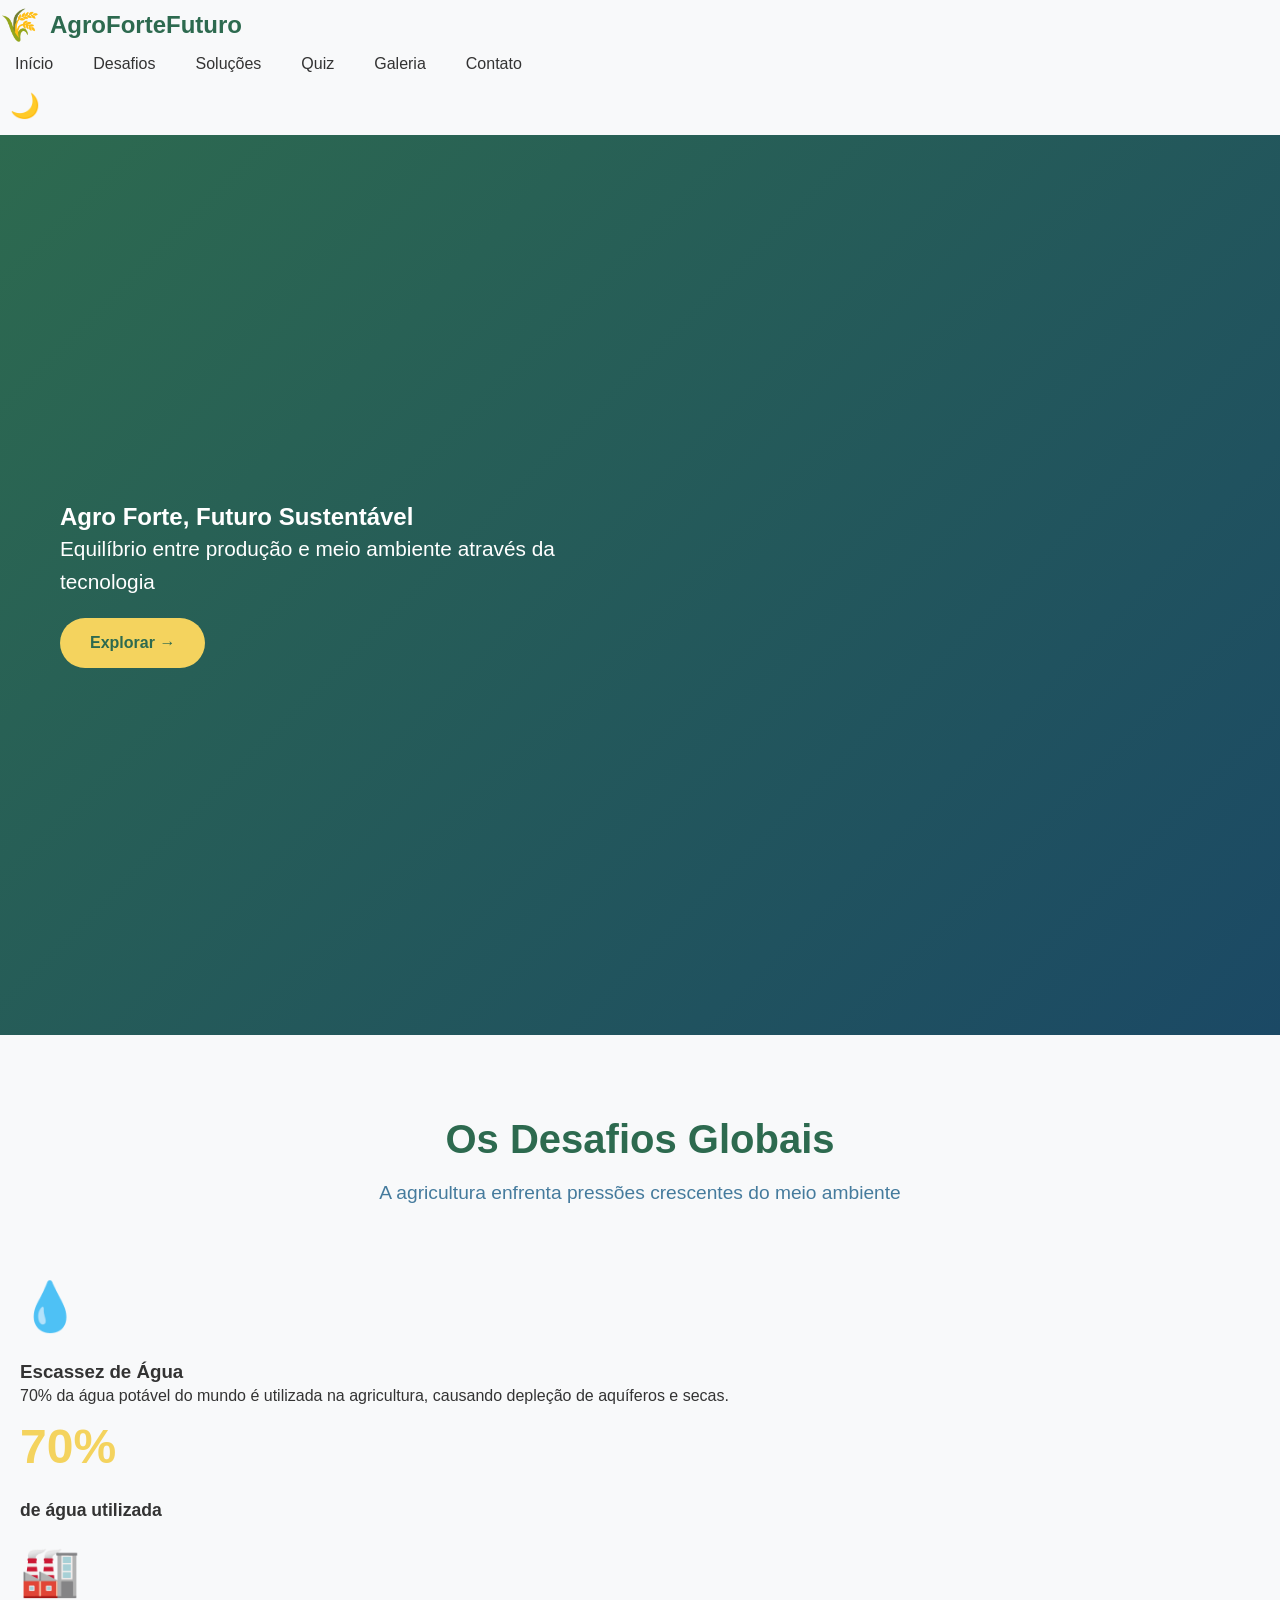
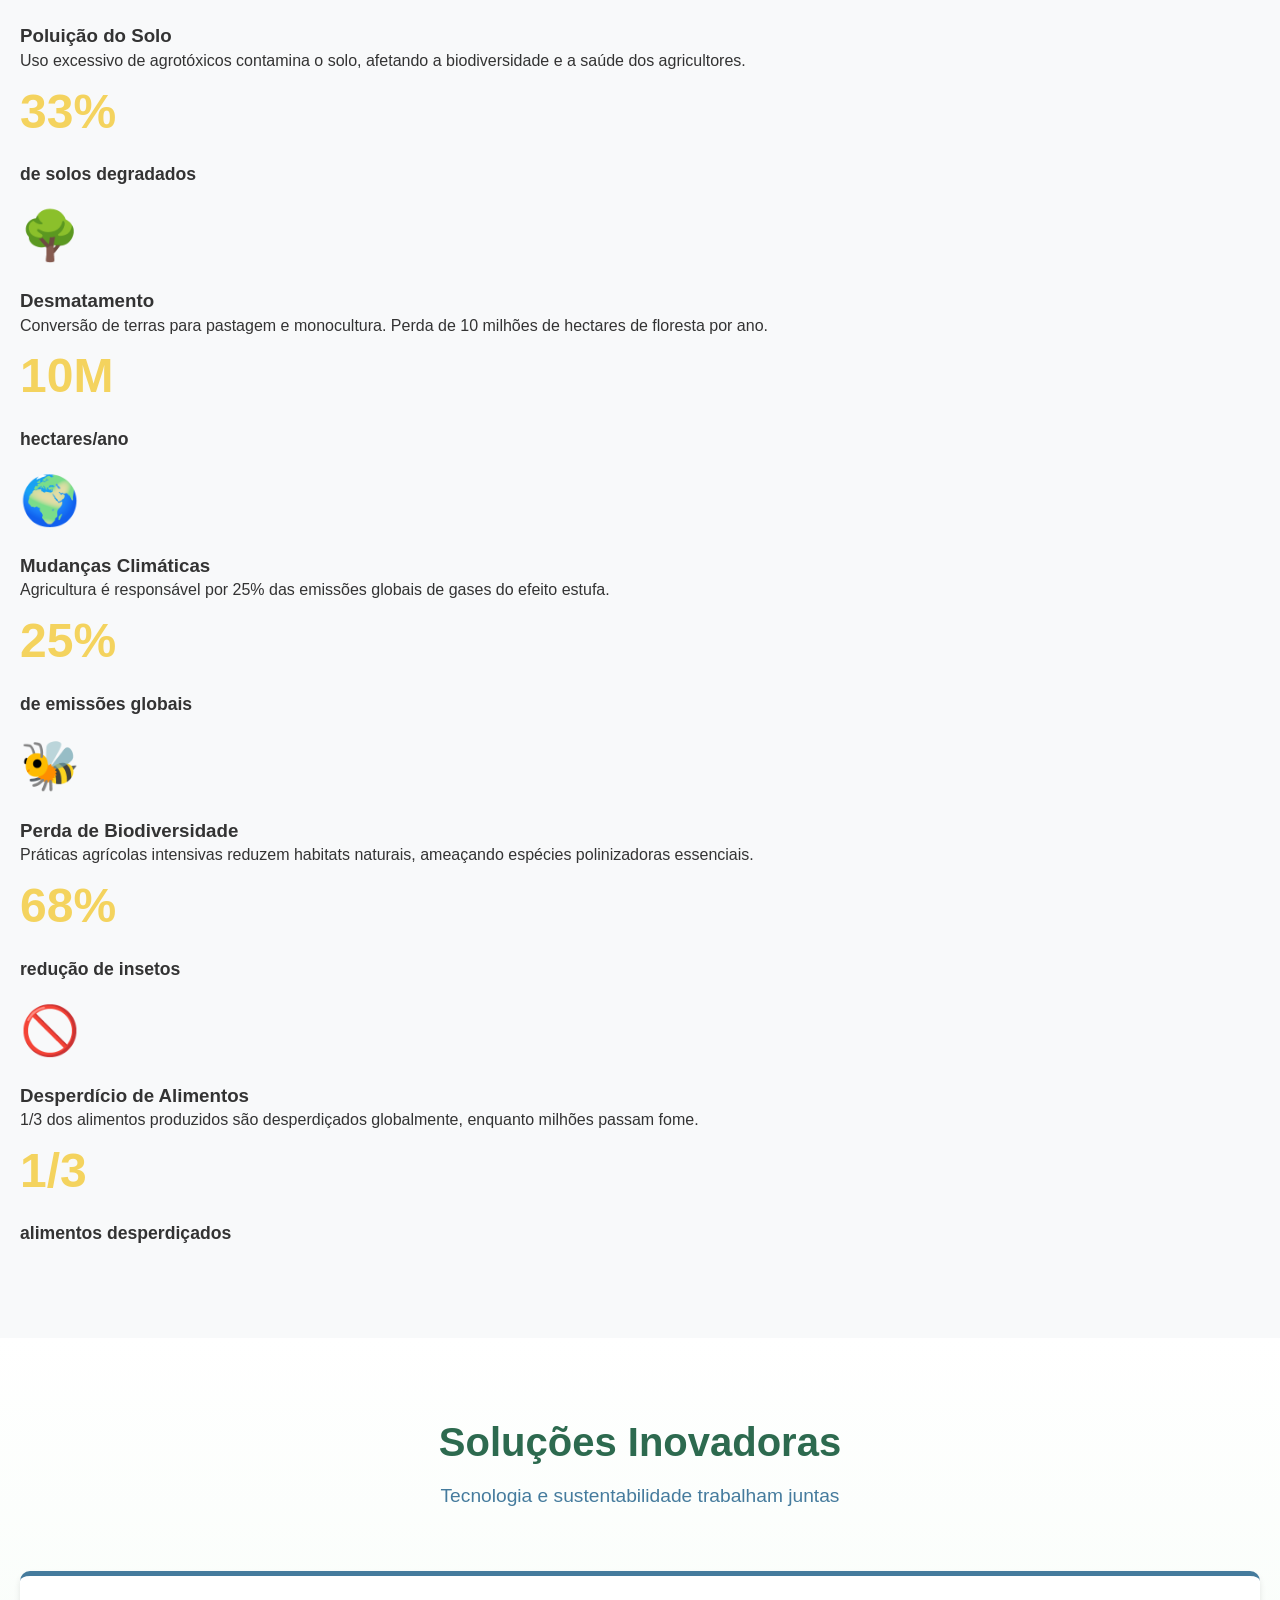
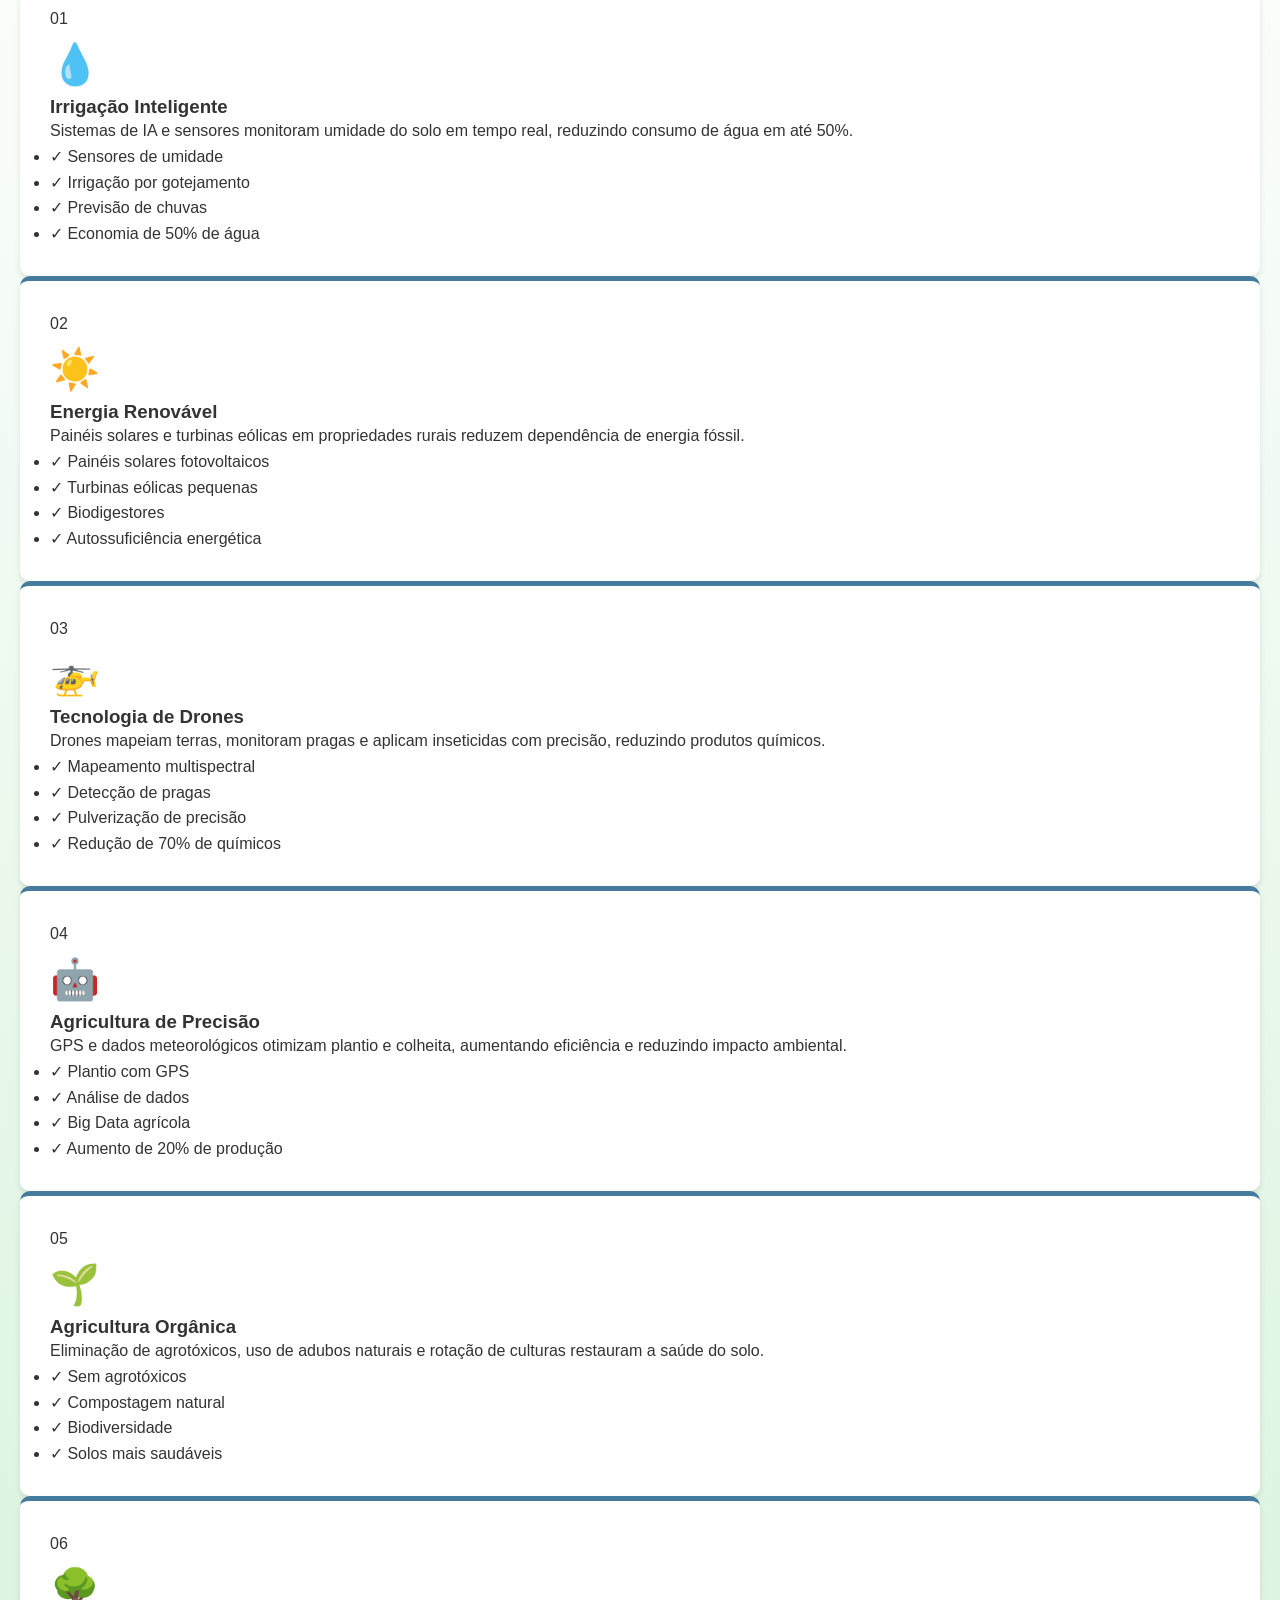
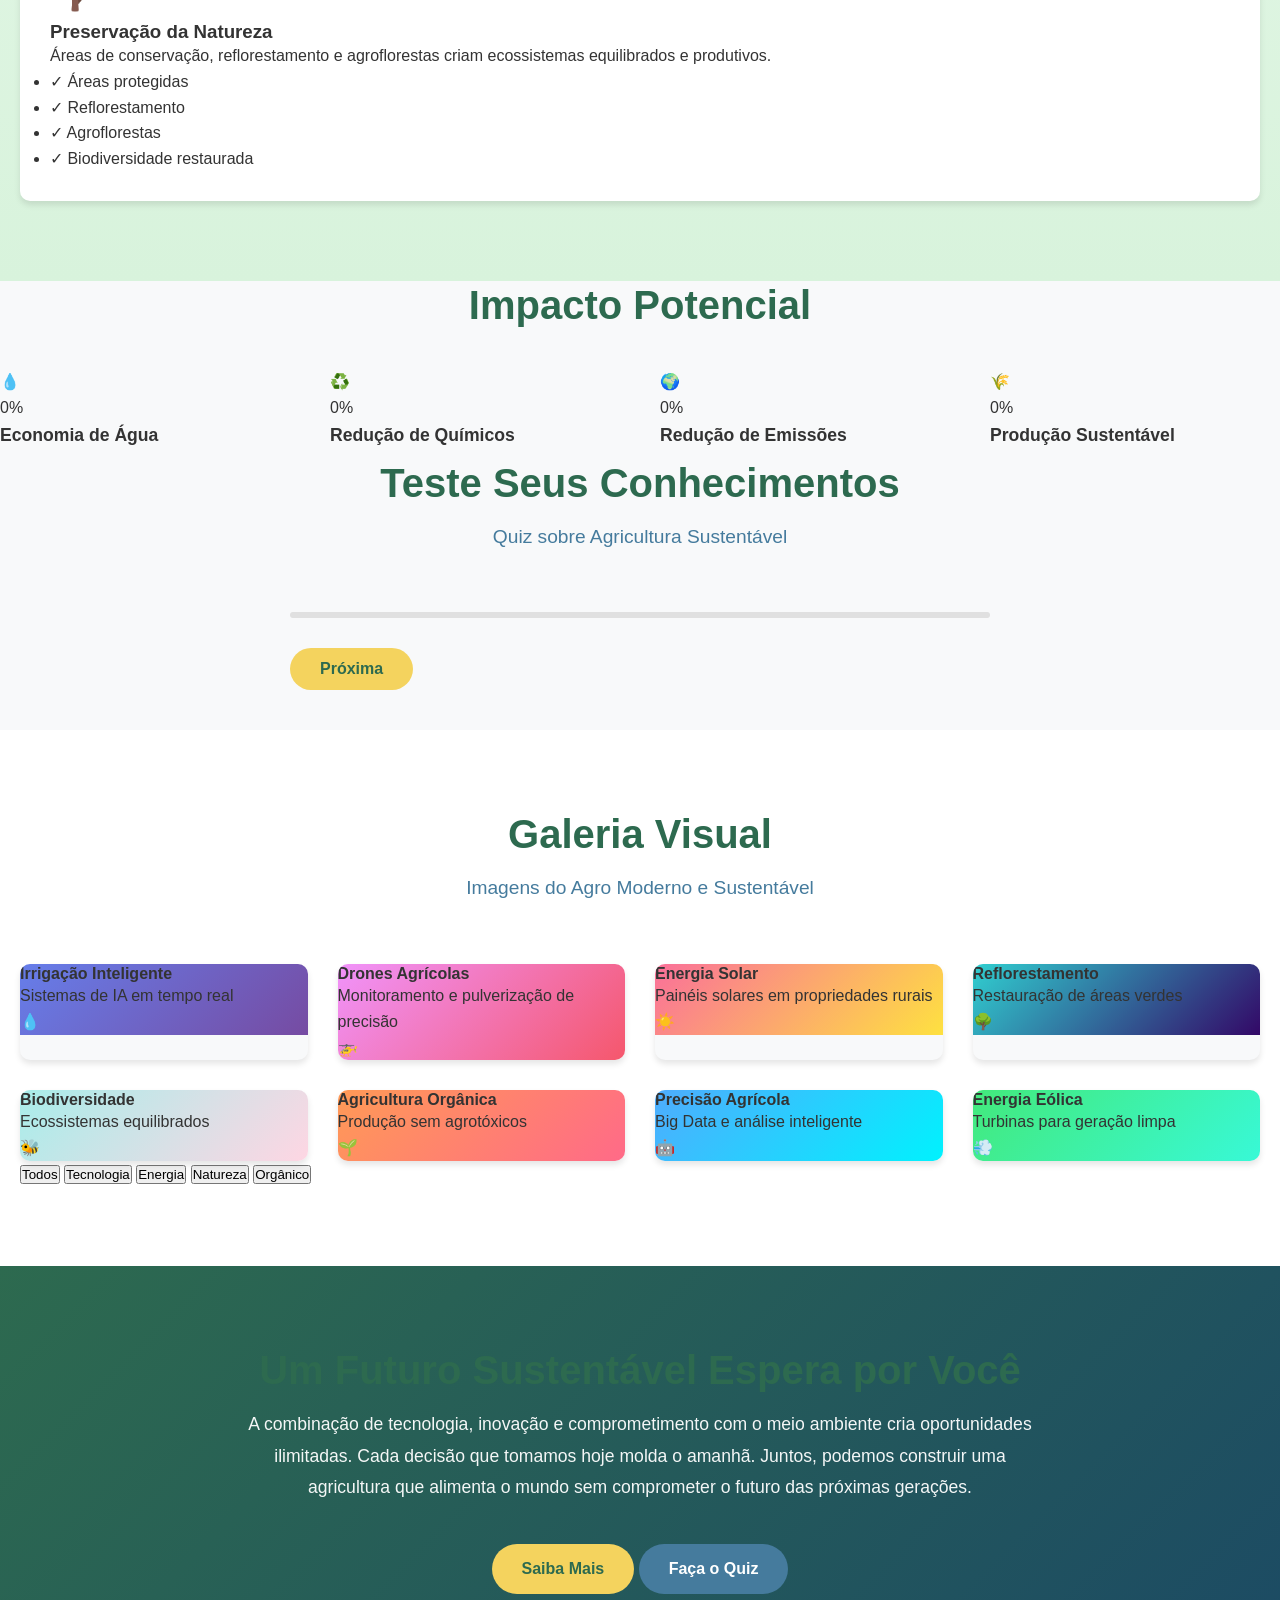
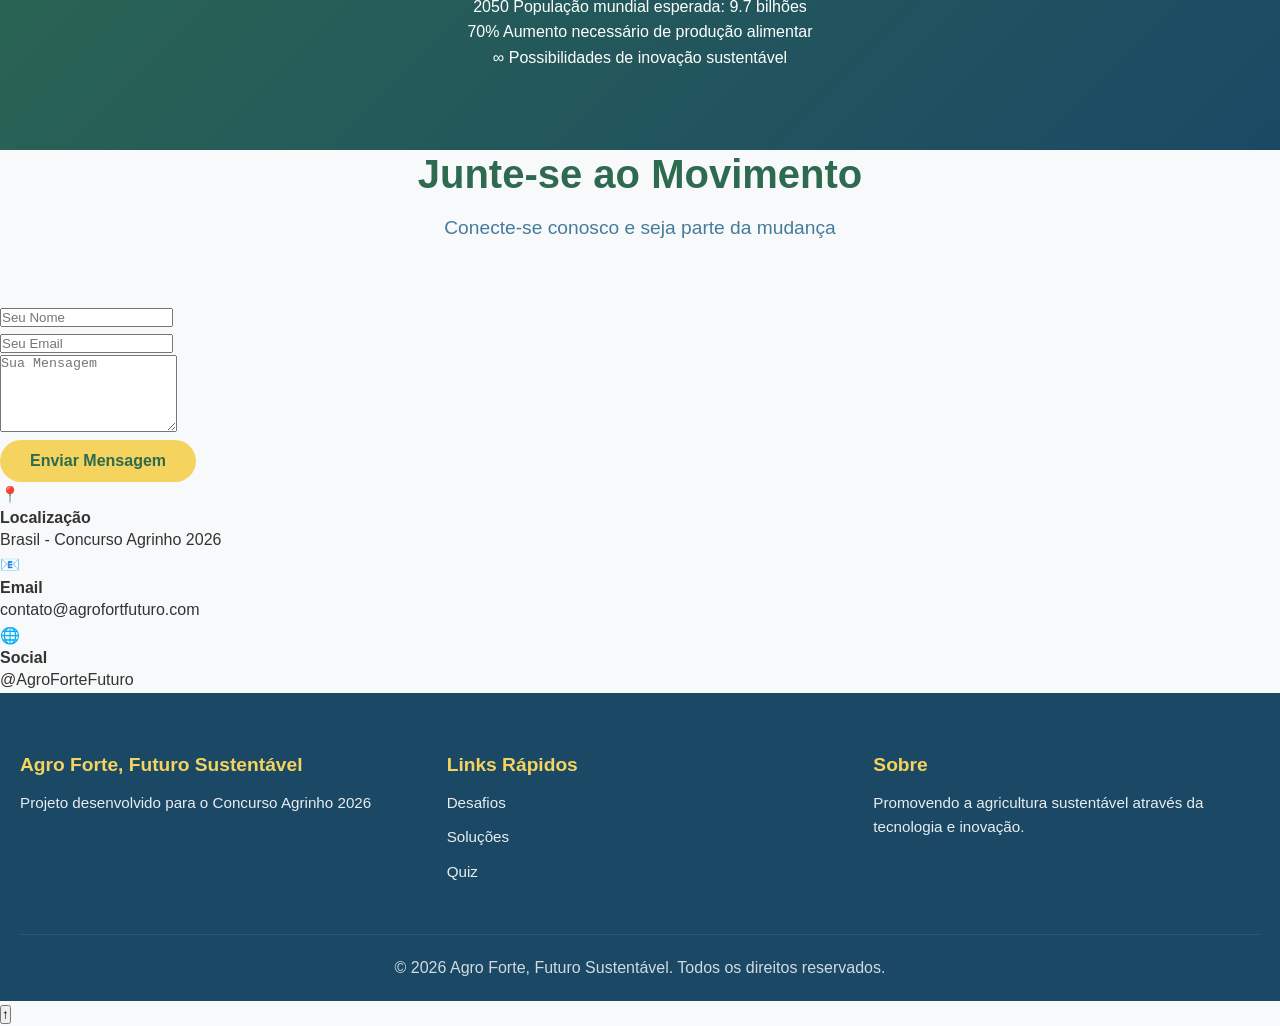
==== commit e4de3223: "Create main HTML file for Agrinho 2026 website" ====
--- a/index.html
+++ b/index.html
@@ -3,532 +3,516 @@
 <head>
     <meta charset="UTF-8">
     <meta name="viewport" content="width=device-width, initial-scale=1.0">
-    <meta name="description" content="Agro Forte 2026 - Um futuro sustentável através da tecnologia e preservação ambiental">
-    <title>Agro Forte 2026 | Concurso Agrinho</title>
+    <meta name="description" content="Agro Forte, Futuro Sustentável - Concurso Agrinho 2026">
+    <title>Agro Forte, Futuro Sustentável | Concurso Agrinho 2026</title>
     <link rel="stylesheet" href="style.css">
+    <link rel="icon" type="image/svg+xml" href="data:image/svg+xml,<svg xmlns='http://www.w3.org/2000/svg' viewBox='0 0 100 100'><text y='75' font-size='75' fill='%2327ae60'>🌾</text></svg>">
 </head>
 <body>
-    <!-- NAVEGAÇÃO -->
+    <!-- Navigation -->
     <nav class="navbar">
         <div class="nav-container">
             <div class="logo">
-                <span class="logo-icon">🌱</span>
-                <span class="logo-text">Agro Forte</span>
-            </div>
-            <button class="menu-toggle" id="menuToggle">
+                <span class="logo-icon">🌾</span>
+                <span class="logo-text">AgroForteFuturo</span>
+            </div>
+            <div class="nav-toggle" id="navToggle">
                 <span></span>
                 <span></span>
                 <span></span>
-            </button>
+            </div>
             <ul class="nav-menu" id="navMenu">
-                <li><a href="#inicio" class="nav-link">Início</a></li>
-                <li><a href="#problema" class="nav-link">Problema</a></li>
+                <li><a href="#hero" class="nav-link">Início</a></li>
+                <li><a href="#problema" class="nav-link">Desafios</a></li>
                 <li><a href="#solucoes" class="nav-link">Soluções</a></li>
                 <li><a href="#quiz" class="nav-link">Quiz</a></li>
-                <li><a href="#estatisticas" class="nav-link">Dados</a></li>
                 <li><a href="#galeria" class="nav-link">Galeria</a></li>
-                <li><a href="#inspiracao" class="nav-link">Futuro</a></li>
+                <li><a href="#contato" class="nav-link">Contato</a></li>
             </ul>
-            <div class="nav-extras">
-                <button class="dark-mode-toggle" id="darkModeToggle" title="Modo Escuro">🌙</button>
-                <button class="sound-toggle" id="soundToggle" title="Som">🔊</button>
+            <div class="theme-toggle" id="themeToggle" title="Alternar tema">
+                <span class="theme-icon">🌙</span>
             </div>
         </div>
     </nav>
 
-    <!-- SEÇÃO INICIAL (HERO) -->
-    <section id="inicio" class="hero">
-        <div class="hero-background">
-            <canvas id="canvas-hero"></canvas>
-        </div>
+    <!-- Hero Section -->
+    <section id="hero" class="hero">
+        <div class="stars"></div>
         <div class="hero-content">
-            <h1 class="hero-title">
-                <span class="title-word">Agro</span>
-                <span class="title-word">Forte</span>
-            </h1>
-            <p class="hero-subtitle">Futuro Sustentável: Equilíbrio entre Produção e Meio Ambiente</p>
-            <button class="btn btn-primary explore-btn" data-sound="click">
-                Explorar
-                <span class="btn-icon">↓</span>
-            </button>
-        </div>
-        <div class="scroll-indicator">
-            <span></span>
-        </div>
-    </section>
-
-    <!-- SEÇÃO PROBLEMA -->
+            <div class="hero-text">
+                <h1 class="hero-title" data-text="Agro Forte, Futuro Sustentável">
+                    Agro Forte, Futuro Sustentável
+                </h1>
+                <p class="hero-subtitle">Equilíbrio entre produção e meio ambiente através da tecnologia</p>
+                <a href="#problema" class="btn btn-primary btn-large">
+                    <span>Explorar</span>
+                    <span class="btn-arrow">→</span>
+                </a>
+            </div>
+            <div class="hero-animation">
+                <div class="field-animation">
+                    <div class="plant plant-1"></div>
+                    <div class="plant plant-2"></div>
+                    <div class="plant plant-3"></div>
+                    <div class="plant plant-4"></div>
+                    <div class="plant plant-5"></div>
+                    <div class="sun"></div>
+                    <div class="cloud cloud-1"></div>
+                    <div class="cloud cloud-2"></div>
+                </div>
+            </div>
+        </div>
+    </section>
+
+    <!-- Problema Section -->
     <section id="problema" class="problema">
-        <div class="container">
-            <h2 class="section-title">O Desafio Global</h2>
-            <p class="section-subtitle">A agricultura enfrenta desafios ambientais que exigem soluções inovadoras</p>
+        <div class="section-header">
+            <h2 class="section-title">Os Desafios Globais</h2>
+            <p class="section-subtitle">A agricultura enfrenta pressões crescentes do meio ambiente</p>
+        </div>
+
+        <div class="problemas-grid">
+            <div class="card-problema" data-aos="fade-up">
+                <div class="card-icon">💧</div>
+                <h3>Escassez de Água</h3>
+                <p>70% da água potável do mundo é utilizada na agricultura, causando depleção de aquíferos e secas.</p>
+                <div class="card-stat">
+                    <span class="stat-number">70%</span>
+                    <span class="stat-label">de água utilizada</span>
+                </div>
+            </div>
+
+            <div class="card-problema" data-aos="fade-up">
+                <div class="card-icon">🏭</div>
+                <h3>Poluição do Solo</h3>
+                <p>Uso excessivo de agrotóxicos contamina o solo, afetando a biodiversidade e a saúde dos agricultores.</p>
+                <div class="card-stat">
+                    <span class="stat-number">33%</span>
+                    <span class="stat-label">de solos degradados</span>
+                </div>
+            </div>
+
+            <div class="card-problema" data-aos="fade-up">
+                <div class="card-icon">🌳</div>
+                <h3>Desmatamento</h3>
+                <p>Conversão de terras para pastagem e monocultura. Perda de 10 milhões de hectares de floresta por ano.</p>
+                <div class="card-stat">
+                    <span class="stat-number">10M</span>
+                    <span class="stat-label">hectares/ano</span>
+                </div>
+            </div>
+
+            <div class="card-problema" data-aos="fade-up">
+                <div class="card-icon">🌍</div>
+                <h3>Mudanças Climáticas</h3>
+                <p>Agricultura é responsável por 25% das emissões globais de gases do efeito estufa.</p>
+                <div class="card-stat">
+                    <span class="stat-number">25%</span>
+                    <span class="stat-label">de emissões globais</span>
+                </div>
+            </div>
+
+            <div class="card-problema" data-aos="fade-up">
+                <div class="card-icon">🐝</div>
+                <h3>Perda de Biodiversidade</h3>
+                <p>Práticas agrícolas intensivas reduzem habitats naturais, ameaçando espécies polinizadoras essenciais.</p>
+                <div class="card-stat">
+                    <span class="stat-number">68%</span>
+                    <span class="stat-label">redução de insetos</span>
+                </div>
+            </div>
+
+            <div class="card-problema" data-aos="fade-up">
+                <div class="card-icon">🚫</div>
+                <h3>Desperdício de Alimentos</h3>
+                <p>1/3 dos alimentos produzidos são desperdiçados globalmente, enquanto milhões passam fome.</p>
+                <div class="card-stat">
+                    <span class="stat-number">1/3</span>
+                    <span class="stat-label">alimentos desperdiçados</span>
+                </div>
+            </div>
+        </div>
+    </section>
+
+    <!-- Solucoes Section -->
+    <section id="solucoes" class="solucoes">
+        <div class="section-header">
+            <h2 class="section-title">Soluções Inovadoras</h2>
+            <p class="section-subtitle">Tecnologia e sustentabilidade trabalham juntas</p>
+        </div>
+
+        <div class="solucoes-container">
+            <div class="solucao-card" data-aos="fade-right">
+                <div class="solucao-number">01</div>
+                <div class="solucao-icon">💧</div>
+                <h3>Irrigação Inteligente</h3>
+                <p>Sistemas de IA e sensores monitoram umidade do solo em tempo real, reduzindo consumo de água em até 50%.</p>
+                <ul class="solucao-features">
+                    <li>✓ Sensores de umidade</li>
+                    <li>✓ Irrigação por gotejamento</li>
+                    <li>✓ Previsão de chuvas</li>
+                    <li>✓ Economia de 50% de água</li>
+                </ul>
+            </div>
+
+            <div class="solucao-card" data-aos="fade-right">
+                <div class="solucao-number">02</div>
+                <div class="solucao-icon">☀️</div>
+                <h3>Energia Renovável</h3>
+                <p>Painéis solares e turbinas eólicas em propriedades rurais reduzem dependência de energia fóssil.</p>
+                <ul class="solucao-features">
+                    <li>✓ Painéis solares fotovoltaicos</li>
+                    <li>✓ Turbinas eólicas pequenas</li>
+                    <li>✓ Biodigestores</li>
+                    <li>✓ Autossuficiência energética</li>
+                </ul>
+            </div>
+
+            <div class="solucao-card" data-aos="fade-right">
+                <div class="solucao-number">03</div>
+                <div class="solucao-icon">🚁</div>
+                <h3>Tecnologia de Drones</h3>
+                <p>Drones mapeiam terras, monitoram pragas e aplicam inseticidas com precisão, reduzindo produtos químicos.</p>
+                <ul class="solucao-features">
+                    <li>✓ Mapeamento multispectral</li>
+                    <li>✓ Detecção de pragas</li>
+                    <li>✓ Pulverização de precisão</li>
+                    <li>✓ Redução de 70% de químicos</li>
+                </ul>
+            </div>
+
+            <div class="solucao-card" data-aos="fade-right">
+                <div class="solucao-number">04</div>
+                <div class="solucao-icon">🤖</div>
+                <h3>Agricultura de Precisão</h3>
+                <p>GPS e dados meteorológicos otimizam plantio e colheita, aumentando eficiência e reduzindo impacto ambiental.</p>
+                <ul class="solucao-features">
+                    <li>✓ Plantio com GPS</li>
+                    <li>✓ Análise de dados</li>
+                    <li>✓ Big Data agrícola</li>
+                    <li>✓ Aumento de 20% de produção</li>
+                </ul>
+            </div>
+
+            <div class="solucao-card" data-aos="fade-right">
+                <div class="solucao-number">05</div>
+                <div class="solucao-icon">🌱</div>
+                <h3>Agricultura Orgânica</h3>
+                <p>Eliminação de agrotóxicos, uso de adubos naturais e rotação de culturas restauram a saúde do solo.</p>
+                <ul class="solucao-features">
+                    <li>✓ Sem agrotóxicos</li>
+                    <li>✓ Compostagem natural</li>
+                    <li>✓ Biodiversidade</li>
+                    <li>✓ Solos mais saudáveis</li>
+                </ul>
+            </div>
+
+            <div class="solucao-card" data-aos="fade-right">
+                <div class="solucao-number">06</div>
+                <div class="solucao-icon">🌳</div>
+                <h3>Preservação da Natureza</h3>
+                <p>Áreas de conservação, reflorestamento e agroflorestas criam ecossistemas equilibrados e produtivos.</p>
+                <ul class="solucao-features">
+                    <li>✓ Áreas protegidas</li>
+                    <li>✓ Reflorestamento</li>
+                    <li>✓ Agroflorestas</li>
+                    <li>✓ Biodiversidade restaurada</li>
+                </ul>
+            </div>
+        </div>
+    </section>
+
+    <!-- Estatísticas Section -->
+    <section id="stats" class="stats">
+        <h2 class="section-title">Impacto Potencial</h2>
+        <div class="stats-grid">
+            <div class="stat-box" data-target="50">
+                <div class="stat-icon">💧</div>
+                <div class="stat-value"><span class="counter">0</span>%</div>
+                <div class="stat-label">Economia de Água</div>
+            </div>
+            <div class="stat-box" data-target="80">
+                <div class="stat-icon">♻️</div>
+                <div class="stat-value"><span class="counter">0</span>%</div>
+                <div class="stat-label">Redução de Químicos</div>
+            </div>
+            <div class="stat-box" data-target="70">
+                <div class="stat-icon">🌍</div>
+                <div class="stat-value"><span class="counter">0</span>%</div>
+                <div class="stat-label">Redução de Emissões</div>
+            </div>
+            <div class="stat-box" data-target="100">
+                <div class="stat-icon">🌾</div>
+                <div class="stat-value"><span class="counter">0</span>%</div>
+                <div class="stat-label">Produção Sustentável</div>
+            </div>
+        </div>
+    </section>
+
+    <!-- Quiz Section -->
+    <section id="quiz" class="quiz">
+        <div class="section-header">
+            <h2 class="section-title">Teste Seus Conhecimentos</h2>
+            <p class="section-subtitle">Quiz sobre Agricultura Sustentável</p>
+        </div>
+
+        <div class="quiz-container">
+            <div class="quiz-content" id="quizContent">
+                <div class="quiz-header">
+                    <h3 id="quizQuestion"></h3>
+                    <div class="quiz-progress">
+                        <span id="questionNumber"></span>/<span id="totalQuestions"></span>
+                    </div>
+                </div>
+
+                <div class="quiz-options" id="quizOptions"></div>
+
+                <div class="quiz-actions">
+                    <button class="btn btn-secondary" id="prevBtn" style="display: none;">Anterior</button>
+                    <button class="btn btn-primary" id="nextBtn">Próxima</button>
+                </div>
+            </div>
+
+            <div class="quiz-result" id="quizResult" style="display: none;">
+                <div class="result-icon" id="resultIcon">🎉</div>
+                <h3 id="resultTitle"></h3>
+                <p id="resultMessage"></p>
+                <div class="result-score">
+                    <div class="score-circle">
+                        <span class="score-value" id="scoreValue">0</span>%
+                    </div>
+                </div>
+                <button class="btn btn-primary" onclick="resetQuiz()">Tentar Novamente</button>
+            </div>
+        </div>
+    </section>
+
+    <!-- Galeria Section -->
+    <section id="galeria" class="galeria">
+        <div class="section-header">
+            <h2 class="section-title">Galeria Visual</h2>
+            <p class="section-subtitle">Imagens do Agro Moderno e Sustentável</p>
+        </div>
+
+        <div class="galeria-grid">
+            <div class="galeria-item" data-category="tecnologia">
+                <div class="galeria-image" style="background: linear-gradient(135deg, #667eea 0%, #764ba2 100%);">
+                    <div class="galeria-overlay">
+                        <h4>Irrigação Inteligente</h4>
+                        <p>Sistemas de IA em tempo real</p>
+                    </div>
+                    <div class="galeria-icon">💧</div>
+                </div>
+            </div>
+
+            <div class="galeria-item" data-category="tecnologia">
+                <div class="galeria-image" style="background: linear-gradient(135deg, #f093fb 0%, #f5576c 100%);">
+                    <div class="galeria-overlay">
+                        <h4>Drones Agrícolas</h4>
+                        <p>Monitoramento e pulverização de precisão</p>
+                    </div>
+                    <div class="galeria-icon">🚁</div>
+                </div>
+            </div>
+
+            <div class="galeria-item" data-category="energia">
+                <div class="galeria-image" style="background: linear-gradient(135deg, #fa709a 0%, #fee140 100%);">
+                    <div class="galeria-overlay">
+                        <h4>Energia Solar</h4>
+                        <p>Painéis solares em propriedades rurais</p>
+                    </div>
+                    <div class="galeria-icon">☀️</div>
+                </div>
+            </div>
+
+            <div class="galeria-item" data-category="natureza">
+                <div class="galeria-image" style="background: linear-gradient(135deg, #30cfd0 0%, #330867 100%);">
+                    <div class="galeria-overlay">
+                        <h4>Reflorestamento</h4>
+                        <p>Restauração de áreas verdes</p>
+                    </div>
+                    <div class="galeria-icon">🌳</div>
+                </div>
+            </div>
+
+            <div class="galeria-item" data-category="natureza">
+                <div class="galeria-image" style="background: linear-gradient(135deg, #a8edea 0%, #fed6e3 100%);">
+                    <div class="galeria-overlay">
+                        <h4>Biodiversidade</h4>
+                        <p>Ecossistemas equilibrados</p>
+                    </div>
+                    <div class="galeria-icon">🐝</div>
+                </div>
+            </div>
+
+            <div class="galeria-item" data-category="organico">
+                <div class="galeria-image" style="background: linear-gradient(135deg, #ff9a56 0%, #ff6a88 100%);">
+                    <div class="galeria-overlay">
+                        <h4>Agricultura Orgânica</h4>
+                        <p>Produção sem agrotóxicos</p>
+                    </div>
+                    <div class="galeria-icon">🌱</div>
+                </div>
+            </div>
+
+            <div class="galeria-item" data-category="tecnologia">
+                <div class="galeria-image" style="background: linear-gradient(135deg, #4facfe 0%, #00f2fe 100%);">
+                    <div class="galeria-overlay">
+                        <h4>Precisão Agrícola</h4>
+                        <p>Big Data e análise inteligente</p>
+                    </div>
+                    <div class="galeria-icon">🤖</div>
+                </div>
+            </div>
+
+            <div class="galeria-item" data-category="energia">
+                <div class="galeria-image" style="background: linear-gradient(135deg, #43e97b 0%, #38f9d7 100%);">
+                    <div class="galeria-overlay">
+                        <h4>Energia Eólica</h4>
+                        <p>Turbinas para geração limpa</p>
+                    </div>
+                    <div class="galeria-icon">💨</div>
+                </div>
+            </div>
+        </div>
+
+        <div class="galeria-filters">
+            <button class="filter-btn active" data-filter="all">Todos</button>
+            <button class="filter-btn" data-filter="tecnologia">Tecnologia</button>
+            <button class="filter-btn" data-filter="energia">Energia</button>
+            <button class="filter-btn" data-filter="natureza">Natureza</button>
+            <button class="filter-btn" data-filter="organico">Orgânico</button>
+        </div>
+    </section>
+
+    <!-- Futuro Section -->
+    <section id="futuro" class="futuro">
+        <div class="futuro-content">
+            <h2 class="section-title">Um Futuro Sustentável Espera por Você</h2>
+            <p class="futuro-text">
+                A combinação de tecnologia, inovação e comprometimento com o meio ambiente cria oportunidades ilimitadas. 
+                Cada decisão que tomamos hoje molda o amanhã. Juntos, podemos construir uma agricultura que alimenta o mundo 
+                sem comprometer o futuro das próximas gerações.
+            </p>
             
-            <div class="problema-grid">
-                <!-- Card 1: Água -->
-                <div class="problema-card" data-index="0">
-                    <div class="card-icon">💧</div>
-                    <h3>Desperdício de Água</h3>
-                    <p>70% da água consumida vai para agricultura, com grande desperdício em irrigação tradicional</p>
-                    <div class="card-stats">
-                        <span class="stat-number">70%</span>
-                        <span class="stat-label">de consumo</span>
-                    </div>
-                </div>
-
-                <!-- Card 2: Emissões -->
-                <div class="problema-card" data-index="1">
-                    <div class="card-icon">💨</div>
-                    <h3>Emissões de Carbono</h3>
-                    <p>A agricultura é responsável por 10% das emissões globais de gases de efeito estufa</p>
-                    <div class="card-stats">
-                        <span class="stat-number">10%</span>
-                        <span class="stat-label">do CO₂</span>
-                    </div>
-                </div>
-
-                <!-- Card 3: Desmatamento -->
-                <div class="problema-card" data-index="2">
-                    <div class="card-icon">🌳</div>
-                    <h3>Desmatamento</h3>
-                    <p>80% do desmatamento mundial é causado pela expansão agrícola não sustentável</p>
-                    <div class="card-stats">
-                        <span class="stat-number">80%</span>
-                        <span class="stat-label">conexão direta</span>
-                    </div>
-                </div>
-
-                <!-- Card 4: Solo -->
-                <div class="problema-card" data-index="3">
-                    <div class="card-icon">🏜️</div>
-                    <h3>Degradação do Solo</h3>
-                    <p>33% dos solos mundiais estão degradados. Perda de fertilidade em 24 bilhões de hectares</p>
-                    <div class="card-stats">
-                        <span class="stat-number">33%</span>
-                        <span class="stat-label">degradação</span>
-                    </div>
-                </div>
-            </div>
-        </div>
-    </section>
-
-    <!-- SEÇÃO SOLUÇÕES -->
-    <section id="solucoes" class="solucoes">
-        <div class="container">
-            <h2 class="section-title">Soluções Sustentáveis</h2>
-            <p class="section-subtitle">Tecnologia e inovação transformando a agricultura</p>
-            
-            <div class="solucoes-grid">
-                <!-- Solução 1 -->
-                <div class="solucao-card">
-                    <div class="card-background"></div>
-                    <div class="card-icon-lg">💧</div>
-                    <h3>Irrigação Inteligente</h3>
-                    <p>Sensores IoT controlam o uso de água, reduzindo desperdício em até 60%</p>
-                    <ul class="benefits-list">
-                        <li>✓ Economia de água</li>
-                        <li>✓ Menor custo</li>
-                        <li>✓ Maior produção</li>
-                    </ul>
-                </div>
-
-                <!-- Solução 2 -->
-                <div class="solucao-card">
-                    <div class="card-background"></div>
-                    <div class="card-icon-lg">⚡</div>
-                    <h3>Energia Limpa</h3>
-                    <p>Painéis solares e energia eólica alimentam fazendas modernas com zero carbono</p>
-                    <ul class="benefits-list">
-                        <li>✓ Energia renovável</li>
-                        <li>✓ Zero emissões</li>
-                        <li>✓ Economia LTP</li>
-                    </ul>
-                </div>
-
-                <!-- Solução 3 -->
-                <div class="solucao-card">
-                    <div class="card-background"></div>
-                    <div class="card-icon-lg">🚁</div>
-                    <h3>Drones Agrícolas</h3>
-                    <p>Monitoramento aéreo preciso de pragas, saúde das plantas e umidade do solo</p>
-                    <ul class="benefits-list">
-                        <li>✓ Monitoramento 24/7</li>
-                        <li>✓ Aplicação precisa</li>
-                        <li>✓ Reduz químicos</li>
-                    </ul>
-                </div>
-
-                <!-- Solução 4 -->
-                <div class="solucao-card">
-                    <div class="card-background"></div>
-                    <div class="card-icon-lg">🤖</div>
-                    <h3>IA e Big Data</h3>
-                    <p>Análise de dados otimiza plantio, colheita e utilização de insumos agrícolas</p>
-                    <ul class="benefits-list">
-                        <li>✓ Decisões inteligentes</li>
-                        <li>✓ Previsões precisas</li>
-                        <li>✓ Máximo rendimento</li>
-                    </ul>
-                </div>
-
-                <!-- Solução 5 -->
-                <div class="solucao-card">
-                    <div class="card-background"></div>
-                    <div class="card-icon-lg">🌾</div>
-                    <h3>Agricultura Orgânica</h3>
-                    <p>Produção sem pesticidas, com rotação de culturas e compostagem biológica</p>
-                    <ul class="benefits-list">
-                        <li>✓ Produtos naturais</li>
-                        <li>✓ Solo saudável</li>
-                        <li>✓ Mais valor</li>
-                    </ul>
-                </div>
-
-                <!-- Solução 6 -->
-                <div class="solucao-card">
-                    <div class="card-background"></div>
-                    <div class="card-icon-lg">🌲</div>
-                    <h3>Reflorestamento</h3>
-                    <p>Plantio de árvores nativas restaura ecossistemas e sequestra carbono</p>
-                    <ul class="benefits-list">
-                        <li>✓ Biodiversidade</li>
-                        <li>✓ Carbono negativo</li>
-                        <li>✓ Renda futura</li>
-                    </ul>
-                </div>
-            </div>
-        </div>
-    </section>
-
-    <!-- SEÇÃO QUIZ INTERATIVA -->
-    <section id="quiz" class="quiz-section">
-        <div class="container">
-            <h2 class="section-title">Teste Seus Conhecimentos</h2>
-            <p class="section-subtitle">Descubra quanto você sabe sobre agricultura sustentável</p>
-            
-            <div class="quiz-container">
-                <div class="quiz-header">
-                    <span class="quiz-progress">
-                        Pergunta <span id="currentQuestion">1</span> de <span id="totalQuestions">5</span>
-                    </span>
-                    <div class="progress-bar">
-                        <div class="progress-fill" id="progressFill"></div>
-                    </div>
-                </div>
-
-                <div class="quiz-content">
-                    <h3 id="questionText" class="quiz-question"></h3>
-                    <div class="quiz-options" id="quizOptions"></div>
-                </div>
-
-                <div class="quiz-footer">
-                    <button class="btn btn-secondary" id="prevBtn" disabled>← Anterior</button>
-                    <span class="quiz-score">Pontuação: <strong id="score">0</strong>/<strong id="maxScore">100</strong></span>
-                    <button class="btn btn-primary" id="nextBtn">Próxima →</button>
-                </div>
-
-                <div id="quizResult" class="quiz-result hidden">
-                    <div class="result-card">
-                        <h3>Quiz Completo! 🎉</h3>
-                        <div class="final-score">
-                            <span class="score-number" id="finalScore">0</span>
-                            <span class="score-label">pontos</span>
-                        </div>
-                        <p id="resultMessage"></p>
-                        <button class="btn btn-primary" onclick="location.reload()">Refazer Quiz</button>
-                    </div>
-                </div>
-            </div>
-        </div>
-    </section>
-
-    <!-- SEÇÃO ESTATÍSTICAS -->
-    <section id="estatisticas" class="estatisticas">
-        <div class="container">
-            <h2 class="section-title">Impacto Mensurável</h2>
-            <p class="section-subtitle">Resultados comprovados de práticas sustentáveis</p>
-            
-            <div class="stats-grid">
-                <!-- Stat 1 -->
-                <div class="stat-card">
-                    <div class="stat-visual">
-                        <svg viewBox="0 0 100 100" class="stat-circle">
-                            <circle cx="50" cy="50" r="45" class="stat-circle-bg"></circle>
-                            <circle cx="50" cy="50" r="45" class="stat-circle-progress" style="--percent: 60;"></circle>
-                        </svg>
-                        <div class="stat-number-overlay">
-                            <span class="counter" data-target="60">0</span>%
-                        </div>
-                    </div>
-                    <h4>Economia de Água</h4>
-                    <p>Redução com irrigação inteligente</p>
-                </div>
-
-                <!-- Stat 2 -->
-                <div class="stat-card">
-                    <div class="stat-visual">
-                        <svg viewBox="0 0 100 100" class="stat-circle">
-                            <circle cx="50" cy="50" r="45" class="stat-circle-bg"></circle>
-                            <circle cx="50" cy="50" r="45" class="stat-circle-progress" style="--percent: 45;"></circle>
-                        </svg>
-                        <div class="stat-number-overlay">
-                            <span class="counter" data-target="45">0</span>%
-                        </div>
-                    </div>
-                    <h4>Redução de CO₂</h4>
-                    <p>Com energia renovável</p>
-                </div>
-
-                <!-- Stat 3 -->
-                <div class="stat-card">
-                    <div class="stat-visual">
-                        <svg viewBox="0 0 100 100" class="stat-circle">
-                            <circle cx="50" cy="50" r="45" class="stat-circle-bg"></circle>
-                            <circle cx="50" cy="50" r="45" class="stat-circle-progress" style="--percent: 75;"></circle>
-                        </svg>
-                        <div class="stat-number-overlay">
-                            <span class="counter" data-target="75">0</span>%
-                        </div>
-                    </div>
-                    <h4>Aumento de Rendimento</h4>
-                    <p>Através de IA e dados</p>
-                </div>
-
-                <!-- Stat 4 -->
-                <div class="stat-card">
-                    <div class="stat-visual">
-                        <svg viewBox="0 0 100 100" class="stat-circle">
-                            <circle cx="50" cy="50" r="45" class="stat-circle-bg"></circle>
-                            <circle cx="50" cy="50" r="45" class="stat-circle-progress" style="--percent: 100;"></circle>
-                        </svg>
-                        <div class="stat-number-overlay">
-                            <span class="counter" data-target="100">0</span>%
-                        </div>
-                    </div>
-                    <h4>Biodiversidade</h4>
-                    <p>Restaurada com reflorestamento</p>
-                </div>
-            </div>
-
-            <!-- Casos de Sucesso -->
-            <div class="success-stories">
-                <h3 class="stories-title">Casos de Sucesso</h3>
-                <div class="stories-grid">
-                    <div class="story-card">
-                        <div class="story-header">
-                            <span class="story-emoji">🌍</span>
-                            <span class="story-location">Brasil</span>
-                        </div>
-                        <h4>Fazenda São José</h4>
-                        <p>Implementou irrigação inteligente e economizou 2 milhões de litros de água em um ano.</p>
-                        <div class="story-highlight">+35% de produção</div>
-                    </div>
-
-                    <div class="story-card">
-                        <div class="story-header">
-                            <span class="story-emoji">🌍</span>
-                            <span class="story-location">Europa</span>
-                        </div>
-                        <h4>Agropecuária Verde</h4>
-                        <p>100% de energia solar alimenta a operação. Atingiu neutralidade carbônica em 3 anos.</p>
-                        <div class="story-highlight">Zero emissões</div>
-                    </div>
-
-                    <div class="story-card">
-                        <div class="story-header">
-                            <span class="story-emoji">🌍</span>
-                            <span class="story-location">Ásia</span>
-                        </div>
-                        <h4>Precisão Agriculture Tech</h4>
-                        <p>Drones monitoram 50km² diariamente, reduzindo pesticidas em 70% e custos em 40%.</p>
-                        <div class="story-highlight">-70% de químicos</div>
-                    </div>
-                </div>
-            </div>
-        </div>
-    </section>
-
-    <!-- SEÇÃO GALERIA -->
-    <section id="galeria" class="galeria">
-        <div class="container">
-            <h2 class="section-title">Galeria Visual</h2>
-            <p class="section-subtitle">Conheça o agro moderno e sustentável</p>
-            
-            <div class="gallery-grid">
-                <div class="gallery-item" data-category="tecnologia">
-                    <div class="gallery-image">
-                        <svg viewBox="0 0 300 200" class="gallery-svg">
-                            <rect width="300" height="200" fill="#e8f5e9"/>
-                            <rect x="50" y="30" width="200" height="120" fill="#4caf50" rx="10"/>
-                            <circle cx="150" cy="90" r="30" fill="#ffd700"/>
-                            <rect x="130" y="170" width="40" height="20" fill="#666"/>
-                        </svg>
-                        <div class="gallery-overlay">
-                            <span class="view-btn">👁️ Ver</span>
-                        </div>
-                    </div>
-                    <h4>Painéis Solares</h4>
-                </div>
-
-                <div class="gallery-item" data-category="tecnologia">
-                    <div class="gallery-image">
-                        <svg viewBox="0 0 300 200" class="gallery-svg">
-                            <rect width="300" height="200" fill="#e3f2fd"/>
-                            <circle cx="150" cy="100" r="40" fill="#2196f3"/>
-                            <rect x="140" y="20" width="20" height="160" fill="#90caf9"/>
-                            <polygon points="150,20 140,40 160,40" fill="#ff9800"/>
-                        </svg>
-                        <div class="gallery-overlay">
-                            <span class="view-btn">👁️ Ver</span>
-                        </div>
-                    </div>
-                    <h4>Drone de Monitoramento</h4>
-                </div>
-
-                <div class="gallery-item" data-category="natureza">
-                    <div class="gallery-image">
-                        <svg viewBox="0 0 300 200" class="gallery-svg">
-                            <rect width="300" height="200" fill="#87ceeb"/>
-                            <polygon points="50,180 150,80 250,180" fill="#228b22"/>
-                            <polygon points="100,180 150,130 200,180" fill="#32cd32"/>
-                            <polygon points="120,180 150,150 180,180" fill="#00ff00"/>
-                            <rect x="0" y="180" width="300" height="20" fill="#8b7355"/>
-                        </svg>
-                        <div class="gallery-overlay">
-                            <span class="view-btn">👁️ Ver</span>
-                        </div>
-                    </div>
-                    <h4>Reflorestamento</h4>
-                </div>
-
-                <div class="gallery-item" data-category="agricultura">
-                    <div class="gallery-image">
-                        <svg viewBox="0 0 300 200" class="gallery-svg">
-                            <rect width="300" height="200" fill="#f5f5dc"/>
-                            <circle cx="80" cy="100" r="20" fill="#228b22"/>
-                            <circle cx="150" cy="100" r="20" fill="#228b22"/>
-                            <circle cx="220" cy="100" r="20" fill="#228b22"/>
-                            <line x1="80" y1="120" x2="80" y2="170" stroke="#8b4513" stroke-width="3"/>
-                            <line x1="150" y1="120" x2="150" y2="170" stroke="#8b4513" stroke-width="3"/>
-                            <line x1="220" y1="120" x2="220" y2="170" stroke="#8b4513" stroke-width="3"/>
-                        </svg>
-                        <div class="gallery-overlay">
-                            <span class="view-btn">👁️ Ver</span>
-                        </div>
-                    </div>
-                    <h4>Plantio Sustentável</h4>
-                </div>
-
-                <div class="gallery-item" data-category="agua">
-                    <div class="gallery-image">
-                        <svg viewBox="0 0 300 200" class="gallery-svg">
-                            <rect width="300" height="200" fill="#e0f2f1"/>
-                            <rect x="80" y="80" width="140" height="80" fill="#00897b" rx="5"/>
-                            <circle cx="120" cy="60" r="8" fill="#2196f3"/>
-                            <circle cx="150" cy="50" r="8" fill="#2196f3"/>
-                            <circle cx="180" cy="60" r="8" fill="#2196f3"/>
-                            <line x1="120" y1="68" x2="120" y2="80" stroke="#2196f3" stroke-width="2"/>
-                            <line x1="150" y1="58" x2="150" y2="80" stroke="#2196f3" stroke-width="2"/>
-                            <line x1="180" y1="68" x2="180" y2="80" stroke="#2196f3" stroke-width="2"/>
-                        </svg>
-                        <div class="gallery-overlay">
-                            <span class="view-btn">👁️ Ver</span>
-                        </div>
-                    </div>
-                    <h4>Irrigação Inteligente</h4>
-                </div>
-
-                <div class="gallery-item" data-category="tecnologia">
-                    <div class="gallery-image">
-                        <svg viewBox="0 0 300 200" class="gallery-svg">
-                            <rect width="300" height="200" fill="#fff3e0"/>
-                            <rect x="60" y="40" width="180" height="120" fill="#ff9800" rx="10"/>
-                            <circle cx="100" cy="100" r="25" fill="#ffd700"/>
-                            <circle cx="200" cy="100" r="25" fill="#ffd700"/>
-                            <line x1="75" y1="100" x2="225" y2="100" stroke="#fff" stroke-width="2"/>
-                        </svg>
-                        <div class="gallery-overlay">
-                            <span class="view-btn">👁️ Ver</span>
-                        </div>
-                    </div>
-                    <h4>Fazenda Solar</h4>
-                </div>
-            </div>
-        </div>
-    </section>
-
-    <!-- SEÇÃO INSPIRADORA FINAL -->
-    <section id="inspiracao" class="inspiracao">
-        <div class="inspiration-background"></div>
-        <div class="container">
-            <div class="inspiracao-content">
-                <h2 class="inspiration-title">O Futuro é Sustentável</h2>
-                <p class="inspiration-text">
-                    A agricultura não é apenas sobre produzir alimentos. É sobre construir um futuro onde 
-                    <strong>gerações vindouras possam prosperar</strong> em um planeta saudável. 
-                    <br><br>
-                    Através da <strong>tecnologia responsável</strong>, <strong>inovação verde</strong> e 
-                    <strong>compromisso ambiental</strong>, podemos transformar campos em ecossistemas 
-                    produtivos e regenerativos.
-                </p>
-                <div class="inspiracao-cta">
-                    <button class="btn btn-lg btn-primary" data-sound="click">
-                        Juntar-se ao Movimento
-                    </button>
-                    <button class="btn btn-lg btn-secondary" data-sound="click">
-                        Compartilhar Conhecimento
-                    </button>
-                </div>
-            </div>
-        </div>
-    </section>
-
-    <!-- RODAPÉ -->
+            <div class="futuro-actions">
+                <a href="#problema" class="btn btn-primary btn-large">
+                    Saiba Mais
+                </a>
+                <a href="#quiz" class="btn btn-secondary btn-large">
+                    Faça o Quiz
+                </a>
+            </div>
+
+            <div class="futuro-stats">
+                <div class="futuro-stat">
+                    <span class="futuro-number">2050</span>
+                    <span class="futuro-label">População mundial esperada: 9.7 bilhões</span>
+                </div>
+                <div class="futuro-stat">
+                    <span class="futuro-number">70%</span>
+                    <span class="futuro-label">Aumento necessário de produção alimentar</span>
+                </div>
+                <div class="futuro-stat">
+                    <span class="futuro-number">∞</span>
+                    <span class="futuro-label">Possibilidades de inovação sustentável</span>
+                </div>
+            </div>
+        </div>
+
+        <div class="futuro-animation">
+            <div class="earth"></div>
+        </div>
+    </section>
+
+    <!-- Contato Section -->
+    <section id="contato" class="contato">
+        <div class="section-header">
+            <h2 class="section-title">Junte-se ao Movimento</h2>
+            <p class="section-subtitle">Conecte-se conosco e seja parte da mudança</p>
+        </div>
+
+        <div class="contato-container">
+            <form class="contato-form" id="contactForm">
+                <div class="form-group">
+                    <input type="text" placeholder="Seu Nome" required class="form-input">
+                    <span class="form-line"></span>
+                </div>
+
+                <div class="form-group">
+                    <input type="email" placeholder="Seu Email" required class="form-input">
+                    <span class="form-line"></span>
+                </div>
+
+                <div class="form-group">
+                    <textarea placeholder="Sua Mensagem" rows="5" required class="form-input"></textarea>
+                    <span class="form-line"></span>
+                </div>
+
+                <button type="submit" class="btn btn-primary btn-large">
+                    Enviar Mensagem
+                </button>
+            </form>
+
+            <div class="contato-info">
+                <div class="info-item">
+                    <div class="info-icon">📍</div>
+                    <div class="info-content">
+                        <h4>Localização</h4>
+                        <p>Brasil - Concurso Agrinho 2026</p>
+                    </div>
+                </div>
+
+                <div class="info-item">
+                    <div class="info-icon">📧</div>
+                    <div class="info-content">
+                        <h4>Email</h4>
+                        <p>contato@agrofortfuturo.com</p>
+                    </div>
+                </div>
+
+                <div class="info-item">
+                    <div class="info-icon">🌐</div>
+                    <div class="info-content">
+                        <h4>Social</h4>
+                        <p>@AgroForteFuturo</p>
+                    </div>
+                </div>
+            </div>
+        </div>
+    </section>
+
+    <!-- Footer -->
     <footer class="footer">
-        <div class="container">
-            <div class="footer-content">
-                <div class="footer-section">
-                    <h4>Sobre Agro Forte</h4>
-                    <p>Um projeto para o Concurso Agrinho 2026, mostrando como tecnologia e sustentabilidade 
-                       podem transformar a agricultura.</p>
-                </div>
-                <div class="footer-section">
-                    <h4>Navegação</h4>
-                    <ul>
-                        <li><a href="#inicio">Início</a></li>
-                        <li><a href="#problema">Problemas</a></li>
-                        <li><a href="#solucoes">Soluções</a></li>
-                        <li><a href="#quiz">Quiz</a></li>
-                    </ul>
-                </div>
-                <div class="footer-section">
-                    <h4>Contato</h4>
-                    <p>📧 contato@agroforte.com.br</p>
-                    <p>📱 (11) 99999-9999</p>
-                </div>
-                <div class="footer-section">
-                    <h4>Redes Sociais</h4>
-                    <div class="social-links">
-                        <a href="#" class="social-link">📘 Facebook</a>
-                        <a href="#" class="social-link">📷 Instagram</a>
-                        <a href="#" class="social-link">🐦 Twitter</a>
-                    </div>
-                </div>
-            </div>
-            <div class="footer-bottom">
-                <p>&copy; 2026 Agro Forte. Desenvolvido para o Concurso Agrinho 2026.</p>
-            </div>
+        <div class="footer-content">
+            <div class="footer-section">
+                <h4>Agro Forte, Futuro Sustentável</h4>
+                <p>Projeto desenvolvido para o Concurso Agrinho 2026</p>
+            </div>
+            <div class="footer-section">
+                <h4>Links Rápidos</h4>
+                <ul>
+                    <li><a href="#problema">Desafios</a></li>
+                    <li><a href="#solucoes">Soluções</a></li>
+                    <li><a href="#quiz">Quiz</a></li>
+                </ul>
+            </div>
+            <div class="footer-section">
+                <h4>Sobre</h4>
+                <p>Promovendo a agricultura sustentável através da tecnologia e inovação.</p>
+            </div>
+        </div>
+        <div class="footer-bottom">
+            <p>&copy; 2026 Agro Forte, Futuro Sustentável. Todos os direitos reservados.</p>
         </div>
     </footer>
 
-    <!-- MODAL DE GALERIA -->
-    <div id="galleryModal" class="modal">
-        <div class="modal-content">
-            <button class="modal-close">&times;</button>
-            <img id="modalImage" src="" alt="">
-            <p id="modalCaption"></p>
-        </div>
-    </div>
-
+    <!-- Scroll to Top Button -->
+    <button class="scroll-to-top" id="scrollToTop" title="Voltar ao topo">
+        ↑
+    </button>
+
+    <!-- Scripts -->
     <script src="script.js"></script>
 </body>
 </html>
--- a/style.css
+++ b/style.css
@@ -1,45 +1,6 @@
-/* =====================================================
-   AGRINHO 2026 - STYLESHEET COMPLETO
-   Design moderno, responsivo e com animações
-   ===================================================== */
-
-/* VARIÁVEIS CSS */
-:root {
-    /* Cores principais */
-    --primary-green: #2d9c5e;
-    --secondary-green: #4caf50;
-    --light-green: #a5d6a7;
-    --pale-green: #e8f5e9;
-    
-    --primary-blue: #1976d2;
-    --light-blue: #64b5f6;
-    --pale-blue: #e3f2fd;
-    
-    --accent-yellow: #ffd700;
-    --pale-yellow: #fff9c4;
-    
-    --dark-bg: #0d1b2a;
-    --light-bg: #ffffff;
-    --gray-text: #666666;
-    --dark-text: #1a1a1a;
-    
-    /* Tamanhos */
-    --border-radius: 12px;
-    --transition-fast: 0.3s ease;
-    --transition-normal: 0.5s ease;
-    --transition-slow: 0.8s ease;
-}
-
-/* DARK MODE */
-body.dark-mode {
-    --light-bg: #1a1a2e;
-    --dark-text: #e0e0e0;
-    --gray-text: #b0b0b0;
-}
-
-/* =====================================================
-   RESET E ESTILOS GLOBAIS
-   ===================================================== */
+/* ========================================
+   AGRINHO 2026 - ESTILOS GLOBAIS
+   ======================================== */
 
 * {
     margin: 0;
@@ -47,1181 +8,862 @@
     box-sizing: border-box;
 }
 
+/* Cores e Variáveis */
+:root {
+    --cor-verde: #2d6a4f;
+    --cor-verde-claro: #52b788;
+    --cor-verde-muito-claro: #d8f3dc;
+    --cor-azul: #1b4965;
+    --cor-azul-claro: #457b9d;
+    --cor-amarelo: #f4d35e;
+    --cor-branco: #ffffff;
+    --cor-cinza-claro: #f8f9fa;
+    --cor-cinza-escuro: #333333;
+    --sombra-suave: 0 4px 6px rgba(0, 0, 0, 0.1);
+    --sombra-media: 0 10px 30px rgba(0, 0, 0, 0.15);
+    --transicao: all 0.3s ease;
+}
+
+/* Dark Mode */
+body.dark-mode {
+    --cor-cinza-claro: #1a1a1a;
+    --cor-cinza-escuro: #e0e0e0;
+}
+
+/* Fontes e Tipografia */
 html {
     scroll-behavior: smooth;
+    font-size: 16px;
 }
 
 body {
     font-family: 'Segoe UI', Tahoma, Geneva, Verdana, sans-serif;
-    background-color: var(--light-bg);
-    color: var(--dark-text);
     line-height: 1.6;
-    transition: background-color var(--transition-normal);
-}
-
-/* =====================================================
-   CONTAINER E LAYOUT
-   ===================================================== */
-
+    color: var(--cor-cinza-escuro);
+    background-color: var(--cor-cinza-claro);
+    transition: var(--transicao);
+}
+
+h1, h2, h3, h4, h5, h6 {
+    font-weight: 700;
+    line-height: 1.2;
+}
+
+/* Container Reutilizável */
 .container {
     max-width: 1200px;
     margin: 0 auto;
     padding: 0 20px;
 }
 
-section {
-    padding: 80px 0;
+/* ========================================
+   NAVEGAÇÃO
+   ======================================== */
+
+.header {
+    position: sticky;
+    top: 0;
+    z-index: 1000;
+    background-color: var(--cor-branco);
+    box-shadow: var(--sombra-suave);
+    transition: var(--transicao);
+}
+
+body.dark-mode .header {
+    background-color: #0a0a0a;
+    box-shadow: 0 4px 6px rgba(255, 255, 255, 0.1);
+}
+
+.navbar {
+    padding: 0;
+}
+
+.navbar-container {
+    display: flex;
+    justify-content: space-between;
+    align-items: center;
+    padding: 15px 20px;
+    max-width: 1200px;
+    margin: 0 auto;
+}
+
+.logo {
+    display: flex;
+    align-items: center;
+    gap: 10px;
+    text-decoration: none;
+    color: var(--cor-verde);
+    font-size: 24px;
+    font-weight: 700;
+}
+
+.logo-icon {
+    font-size: 32px;
+}
+
+.logo h1 {
+    font-size: 24px;
+    margin: 0;
+    color: var(--cor-verde);
+}
+
+.nav-menu {
+    display: flex;
+    list-style: none;
+    align-items: center;
+    gap: 10px;
+}
+
+.nav-link {
+    color: var(--cor-cinza-escuro);
+    text-decoration: none;
+    padding: 10px 15px;
+    border-radius: 5px;
+    transition: var(--transicao);
+    font-weight: 500;
+}
+
+body.dark-mode .nav-link {
+    color: var(--cor-cinza-claro);
+}
+
+.nav-link:hover {
+    background-color: var(--cor-verde-muito-claro);
+    color: var(--cor-verde);
+}
+
+body.dark-mode .nav-link:hover {
+    background-color: rgba(82, 183, 136, 0.2);
+}
+
+.theme-toggle, .menu-toggle {
+    background: none;
+    border: none;
+    font-size: 24px;
+    cursor: pointer;
+    transition: var(--transicao);
+    padding: 10px;
+}
+
+.theme-toggle:hover, .menu-toggle:hover {
+    transform: scale(1.2);
+}
+
+.menu-toggle {
+    display: none;
+    flex-direction: column;
+    gap: 5px;
+}
+
+.menu-toggle span {
+    width: 25px;
+    height: 3px;
+    background-color: var(--cor-verde);
+    border-radius: 2px;
+    transition: var(--transicao);
+}
+
+/* Menu Mobile */
+@media (max-width: 768px) {
+    .menu-toggle {
+        display: flex;
+    }
+
+    .nav-menu {
+        position: absolute;
+        top: 70px;
+        left: 0;
+        right: 0;
+        flex-direction: column;
+        background-color: var(--cor-branco);
+        gap: 0;
+        max-height: 0;
+        overflow: hidden;
+        transition: max-height 0.3s ease;
+    }
+
+    body.dark-mode .nav-menu {
+        background-color: #1a1a1a;
+    }
+
+    .nav-menu.ativo {
+        max-height: 500px;
+    }
+
+    .nav-link {
+        width: 100%;
+        padding: 15px 20px;
+        border-radius: 0;
+    }
+}
+
+/* ========================================
+   SEÇÃO HERO
+   ======================================== */
+
+.hero {
     position: relative;
-}
-
-/* =====================================================
-   NAVEGAÇÃO
-   ===================================================== */
-
-.navbar {
-    position: fixed;
+    height: 100vh;
+    display: flex;
+    align-items: center;
+    justify-content: center;
+    background: linear-gradient(135deg, var(--cor-verde) 0%, var(--cor-azul) 100%);
+    color: var(--cor-branco);
+    overflow: hidden;
+}
+
+.animated-background {
+    position: absolute;
     top: 0;
-    width: 100%;
-    background: rgba(255, 255, 255, 0.95);
-    backdrop-filter: blur(10px);
-    z-index: 1000;
-    box-shadow: 0 2px 10px rgba(0, 0, 0, 0.1);
-    transition: background var(--transition-fast);
-}
-
-body.dark-mode .navbar {
-    background: rgba(26, 26, 46, 0.95);
-}
-
-.nav-container {
+    left: 0;
+    right: 0;
+    bottom: 0;
+    background: 
+        radial-gradient(circle at 20% 50%, rgba(82, 183, 136, 0.1) 0%, transparent 50%),
+        radial-gradient(circle at 80% 80%, rgba(244, 211, 94, 0.1) 0%, transparent 50%);
+    animation: floatBackground 15s ease-in-out infinite;
+}
+
+@keyframes floatBackground {
+    0%, 100% { transform: translate(0, 0); }
+    50% { transform: translate(20px, -20px); }
+}
+
+.hero-content {
+    position: relative;
+    z-index: 10;
+    display: grid;
+    grid-template-columns: 1fr 1fr;
+    gap: 50px;
+    align-items: center;
     max-width: 1200px;
     margin: 0 auto;
     padding: 0 20px;
+}
+
+.hero-text h2 {
+    font-size: 3.5rem;
+    line-height: 1.2;
+    margin-bottom: 20px;
+    animation: slideInLeft 0.8s ease-out;
+}
+
+.hero-subtitle {
+    font-size: 1.3rem;
+    margin-bottom: 20px;
+    opacity: 0.95;
+    animation: slideInLeft 0.8s ease-out 0.1s both;
+}
+
+.hero-description {
+    font-size: 1.1rem;
+    margin-bottom: 30px;
+    opacity: 0.9;
+    line-height: 1.8;
+    animation: slideInLeft 0.8s ease-out 0.2s both;
+}
+
+.floating-elements {
     display: flex;
-    justify-content: space-between;
+    justify-content: center;
     align-items: center;
-    height: 70px;
-}
-
-.logo {
+    height: 400px;
+    position: relative;
+    animation: slideInRight 0.8s ease-out;
+}
+
+.float-item {
+    position: absolute;
+    font-size: 80px;
+    animation: float 4s ease-in-out infinite;
+}
+
+@keyframes slideInLeft {
+    from {
+        opacity: 0;
+        transform: translateX(-50px);
+    }
+    to {
+        opacity: 1;
+        transform: translateX(0);
+    }
+}
+
+@keyframes slideInRight {
+    from {
+        opacity: 0;
+        transform: translateX(50px);
+    }
+    to {
+        opacity: 1;
+        transform: translateX(0);
+    }
+}
+
+@keyframes float {
+    0%, 100% { transform: translateY(0px); }
+    50% { transform: translateY(-30px); }
+}
+
+/* Botão */
+.btn {
+    padding: 12px 30px;
+    border: none;
+    border-radius: 50px;
+    font-size: 1rem;
+    font-weight: 600;
+    cursor: pointer;
+    transition: var(--transicao);
+    text-decoration: none;
+    display: inline-block;
+}
+
+.btn-primary {
+    background-color: var(--cor-amarelo);
+    color: var(--cor-verde);
+}
+
+.btn-primary:hover {
+    background-color: #f9d85f;
+    transform: translateY(-3px);
+    box-shadow: var(--sombra-media);
+}
+
+.btn-secondary {
+    background-color: var(--cor-azul-claro);
+    color: var(--cor-branco);
+}
+
+.btn-secondary:hover {
+    background-color: var(--cor-azul);
+    transform: translateY(-3px);
+    box-shadow: var(--sombra-media);
+}
+
+@media (max-width: 768px) {
+    .hero {
+        height: auto;
+        padding: 60px 20px;
+    }
+
+    .hero-content {
+        grid-template-columns: 1fr;
+        gap: 40px;
+    }
+
+    .hero-text h2 {
+        font-size: 2.5rem;
+    }
+
+    .hero-subtitle {
+        font-size: 1.1rem;
+    }
+}
+
+/* ========================================
+   SEÇÃO PROBLEMA
+   ======================================== */
+
+.problema {
+    padding: 80px 20px;
+    background-color: var(--cor-cinza-claro);
+}
+
+.section-title {
+    font-size: 2.5rem;
+    text-align: center;
+    color: var(--cor-verde);
+    margin-bottom: 15px;
+}
+
+.section-subtitle {
+    font-size: 1.2rem;
+    text-align: center;
+    color: var(--cor-azul-claro);
+    margin-bottom: 60px;
+}
+
+.problema-cards {
+    display: grid;
+    grid-template-columns: repeat(auto-fit, minmax(280px, 1fr));
+    gap: 30px;
+    margin-top: 40px;
+}
+
+.card {
+    background-color: var(--cor-branco);
+    padding: 30px;
+    border-radius: 10px;
+    box-shadow: var(--sombra-suave);
+    transition: var(--transicao);
+    border-left: 5px solid var(--cor-verde);
+}
+
+body.dark-mode .card {
+    background-color: #2a2a2a;
+    color: var(--cor-cinza-claro);
+}
+
+.card:hover {
+    transform: translateY(-10px);
+    box-shadow: var(--sombra-media);
+}
+
+.card-icon {
+    font-size: 3rem;
+    margin-bottom: 15px;
+}
+
+.card h3 {
+    font-size: 1.4rem;
+    margin-bottom: 10px;
+    color: var(--cor-verde);
+}
+
+body.dark-mode .card h3 {
+    color: var(--cor-verde-claro);
+}
+
+.card p {
+    font-size: 1rem;
+    line-height: 1.6;
+    margin-bottom: 20px;
+    color: var(--cor-cinza-escuro);
+}
+
+body.dark-mode .card p {
+    color: var(--cor-cinza-claro);
+}
+
+.impact-bar {
+    width: 100%;
+    height: 8px;
+    background-color: #e0e0e0;
+    border-radius: 5px;
+    overflow: hidden;
+    margin: 15px 0;
+}
+
+body.dark-mode .impact-bar {
+    background-color: #444;
+}
+
+.impact-fill {
+    height: 100%;
+    background: linear-gradient(90deg, var(--cor-verde), var(--cor-amarelo));
+    border-radius: 5px;
+    transition: width 1s ease-out;
+}
+
+.impact-text {
+    font-size: 0.85rem;
+    color: var(--cor-azul-claro);
+    font-weight: 600;
+}
+
+/* ========================================
+   SEÇÃO SOLUÇÕES
+   ======================================== */
+
+.solucoes {
+    padding: 80px 20px;
+    background: linear-gradient(180deg, var(--cor-branco) 0%, var(--cor-verde-muito-claro) 100%);
+}
+
+body.dark-mode .solucoes {
+    background: linear-gradient(180deg, #1a1a1a 0%, rgba(45, 106, 79, 0.1) 100%);
+}
+
+.solucoes-grid {
+    display: grid;
+    grid-template-columns: repeat(auto-fit, minmax(320px, 1fr));
+    gap: 30px;
+    margin-top: 40px;
+}
+
+.solucao-card {
+    background-color: var(--cor-branco);
+    padding: 30px;
+    border-radius: 10px;
+    box-shadow: var(--sombra-suave);
+    transition: var(--transicao);
+    border-top: 5px solid var(--cor-azul-claro);
+}
+
+body.dark-mode .solucao-card {
+    background-color: #2a2a2a;
+}
+
+.solucao-card:hover {
+    transform: translateY(-15px);
+    box-shadow: var(--sombra-media);
+}
+
+.solucao-header {
     display: flex;
     align-items: center;
-    gap: 8px;
-    font-size: 24px;
-    font-weight: bold;
-    color: var(--primary-green);
-    text-decoration: none;
+    gap: 15px;
+    margin-bottom: 20px;
+}
+
+.solucao-icon {
+    font-size: 2.5rem;
+}
+
+.solucao-header h3 {
+    font-size: 1.3rem;
+    color: var(--cor-verde);
+}
+
+body.dark-mode .solucao-header h3 {
+    color: var(--cor-verde-claro);
+}
+
+.solucao-body p {
+    margin-bottom: 20px;
+    color: var(--cor-cinza-escuro);
+}
+
+body.dark-mode .solucao-body p {
+    color: var(--cor-cinza-claro);
+}
+
+.beneficios {
+    list-style: none;
+}
+
+.beneficios li {
+    padding: 8px 0;
+    color: var(--cor-azul-claro);
+    font-weight: 500;
+}
+
+/* ========================================
+   ESTATÍSTICAS
+   ======================================== */
+
+.estatisticas {
+    padding: 80px 20px;
+    background-color: var(--cor-verde);
+    color: var(--cor-branco);
+}
+
+.estatisticas .section-title {
+    color: var(--cor-amarelo);
+}
+
+.estatisticas .section-subtitle {
+    color: var(--cor-branco);
+    opacity: 0.9;
+}
+
+.stats-grid {
+    display: grid;
+    grid-template-columns: repeat(auto-fit, minmax(250px, 1fr));
+    gap: 40px;
+    margin-top: 40px;
+}
+
+.stat-card {
+    text-align: center;
+    padding: 30px;
+    background-color: rgba(255, 255, 255, 0.1);
+    border-radius: 10px;
+    transition: var(--transicao);
+}
+
+.stat-card:hover {
+    background-color: rgba(255, 255, 255, 0.15);
+    transform: translateY(-10px);
+}
+
+.stat-number {
+    font-size: 3rem;
+    font-weight: 700;
+    color: var(--cor-amarelo);
+    display: block;
+    margin-bottom: 10px;
+}
+
+.stat-label {
+    font-size: 1.1rem;
+    font-weight: 600;
+    margin-bottom: 10px;
+    display: block;
+}
+
+.stat-card p {
+    font-size: 0.95rem;
+    opacity: 0.9;
+}
+
+/* ========================================
+   SEÇÃO INTERATIVA - QUIZ
+   ======================================== */
+
+.interativo {
+    padding: 80px 20px;
+    background-color: var(--cor-cinza-claro);
+}
+
+body.dark-mode .interativo {
+    background-color: #1a1a1a;
+}
+
+.quiz-container {
+    max-width: 700px;
+    margin: 40px auto;
+}
+
+.quiz-card {
+    background-color: var(--cor-branco);
+    border-radius: 10px;
+    box-shadow: var(--sombra-media);
+    padding: 40px;
+    animation: slideInUp 0.5s ease-out;
+}
+
+body.dark-mode .quiz-card {
+    background-color: #2a2a2a;
+}
+
+@keyframes slideInUp {
+    from {
+        opacity: 0;
+        transform: translateY(30px);
+    }
+    to {
+        opacity: 1;
+        transform: translateY(0);
+    }
+}
+
+.quiz-progress {
+    width: 100%;
+    height: 6px;
+    background-color: #e0e0e0;
+    border-radius: 3px;
+    overflow: hidden;
+    margin-bottom: 30px;
+}
+
+body.dark-mode .quiz-progress {
+    background-color: #444;
+}
+
+.progress-bar {
+    height: 100%;
+    background: linear-gradient(90deg, var(--cor-verde), var(--cor-azul));
+    width: 0%;
+    transition: width 0.3s ease;
+}
+
+.quiz-content h3 {
+    font-size: 1.4rem;
+    margin-bottom: 25px;
+    color: var(--cor-verde);
+}
+
+body.dark-mode .quiz-content h3 {
+    color: var(--cor-verde-claro);
+}
+
+.quiz-options {
+    display: grid;
+    gap: 15px;
+}
+
+.quiz-option {
+    padding: 15px 20px;
+    background-color: var(--cor-verde-muito-claro);
+    border: 2px solid transparent;
+    border-radius: 8px;
     cursor: pointer;
-    transition: transform var(--transition-fast);
-}
-
-.logo:hover {
-    transform: scale(1.05);
-}
-
-.logo-icon {
-    font-size: 28px;
-    animation: float 3s ease-in-out infinite;
-}
-
-@keyframes float {
-    0%, 100% { transform: translateY(0px); }
-    50% { transform: translateY(-5px); }
-}
-
-.nav-menu {
-    display: flex;
-    list-style: none;
+    transition: var(--transicao);
+    font-weight: 500;
+    color: var(--cor-verde);
+}
+
+body.dark-mode .quiz-option {
+    background-color: rgba(82, 183, 136, 0.2);
+    color: var(--cor-verde-claro);
+}
+
+.quiz-option:hover {
+    background-color: var(--cor-verde-claro);
+    color: var(--cor-branco);
+    border-color: var(--cor-verde);
+}
+
+.quiz-option.selecionado {
+    background-color: var(--cor-verde);
+    color: var(--cor-branco);
+    border-color: var(--cor-verde);
+}
+
+.quiz-option.correto {
+    background-color: #52b788;
+    color: var(--cor-branco);
+}
+
+.quiz-option.incorreto {
+    background-color: #d62828;
+    color: var(--cor-branco);
+}
+
+.quiz-resultado {
+    text-align: center;
+    animation: slideInUp 0.5s ease-out;
+}
+
+.quiz-resultado h3 {
+    font-size: 2rem;
+    color: var(--cor-verde);
+    margin-bottom: 20px;
+}
+
+body.dark-mode .quiz-resultado h3 {
+    color: var(--cor-verde-claro);
+}
+
+.resultado-score {
+    font-size: 3rem;
+    font-weight: 700;
+    color: var(--cor-amarelo);
+    margin: 30px 0;
+}
+
+/* ========================================
+   GALERIA
+   ======================================== */
+
+.galeria {
+    padding: 80px 20px;
+    background-color: var(--cor-branco);
+}
+
+body.dark-mode .galeria {
+    background-color: #0a0a0a;
+}
+
+.galeria-grid {
+    display: grid;
+    grid-template-columns: repeat(auto-fit, minmax(280px, 1fr));
     gap: 30px;
-}
-
-.nav-link {
-    color: var(--dark-text);
-    text-decoration: none;
-    font-weight: 500;
-    position: relative;
-    transition: color var(--transition-fast);
-}
-
-.nav-link::after {
-    content: '';
-    position: absolute;
-    width: 0;
-    height: 2px;
-    bottom: -5px;
-    left: 0;
-    background: var(--primary-green);
-    transition: width var(--transition-fast);
-}
-
-.nav-link:hover::after {
-    width: 100%;
-}
-
-.nav-extras {
-    display: flex;
-    gap: 15px;
-    align-items: center;
-}
-
-.dark-mode-toggle,
-.sound-toggle {
-    background: none;
-    border: none;
-    font-size: 20px;
+    margin-top: 40px;
+}
+
+.galeria-item {
+    background-color: var(--cor-cinza-claro);
+    border-radius: 10px;
+    overflow: hidden;
+    box-shadow: var(--sombra-suave);
+    transition: var(--transicao);
     cursor: pointer;
-    transition: transform var(--transition-fast);
-}
-
-.dark-mode-toggle:hover,
-.sound-toggle:hover {
-    transform: scale(1.2);
-}
-
-.menu-toggle {
-    display: none;
-    flex-direction: column;
-    background: none;
-    border: none;
-    cursor: pointer;
-    gap: 5px;
-}
-
-.menu-toggle span {
-    width: 25px;
-    height: 3px;
-    background: var(--primary-green);
-    border-radius: 3px;
-    transition: all var(--transition-fast);
-}
-
-/* =====================================================
-   HERO SECTION
-   ===================================================== */
-
-.hero {
-    min-height: 100vh;
+}
+
+body.dark-mode .galeria-item {
+    background-color: #2a2a2a;
+}
+
+.galeria-item:hover {
+    transform: translateY(-15px);
+    box-shadow: var(--sombra-media);
+}
+
+.galeria-imagem {
+    height: 200px;
     display: flex;
     align-items: center;
     justify-content: center;
     position: relative;
-    margin-top: 70px;
     overflow: hidden;
-    background: linear-gradient(135deg, var(--pale-green) 0%, var(--pale-blue) 100%);
-}
-
-body.dark-mode .hero {
-    background: linear-gradient(135deg, #1a3a1a 0%, #1a2a3a 100%);
-}
-
-.hero-background {
-    position: absolute;
-    width: 100%;
-    height: 100%;
-    top: 0;
-    left: 0;
-}
-
-#canvas-hero {
-    width: 100%;
-    height: 100%;
-    display: block;
-}
-
-.hero-content {
-    position: relative;
-    z-index: 10;
+    transition: var(--transicao);
+}
+
+.galeria-imagem:hover {
+    transform: scale(1.1);
+}
+
+.galeria-emoji {
+    font-size: 4rem;
+}
+
+.galeria-info {
+    padding: 20px;
+}
+
+.galeria-info h3 {
+    font-size: 1.2rem;
+    margin-bottom: 10px;
+    color: var(--cor-verde);
+}
+
+body.dark-mode .galeria-info h3 {
+    color: var(--cor-verde-claro);
+}
+
+.galeria-info p {
+    font-size: 0.95rem;
+    color: var(--cor-cinza-escuro);
+}
+
+body.dark-mode .galeria-info p {
+    color: var(--cor-cinza-claro);
+}
+
+/* ========================================
+   SEÇÃO INSPIRADORA
+   ======================================== */
+
+.futuro {
+    padding: 80px 20px;
+    background: linear-gradient(135deg, var(--cor-verde) 0%, var(--cor-azul) 100%);
+    color: var(--cor-branco);
     text-align: center;
-    color: white;
-    animation: slideUp 1s ease;
-}
-
-@keyframes slideUp {
-    from {
-        opacity: 0;
-        transform: translateY(30px);
-    }
-    to {
-        opacity: 1;
-        transform: translateY(0);
-    }
-}
-
-.hero-title {
-    font-size: clamp(3rem, 8vw, 5rem);
-    font-weight: 900;
+}
+
+.futuro-content {
+    max-width: 800px;
+    margin: 0 auto;
+}
+
+.futuro-title {
+    font-size: 2.5rem;
+    margin-bottom: 30px;
+    color: var(--cor-amarelo);
+}
+
+.futuro-text {
+    font-size: 1.1rem;
+    line-height: 1.8;
+    margin-bottom: 40px;
+    opacity: 0.95;
+}
+
+.cta-destaque {
+    font-size: 1.3rem;
+    font-weight: 600;
     margin-bottom: 20px;
-    text-shadow: 3px 3px 6px rgba(0, 0, 0, 0.3);
-}
-
-.title-word {
-    display: inline-block;
-    animation: bounceIn 0.8s ease backwards;
-}
-
-.title-word:nth-child(1) { animation-delay: 0.2s; }
-.title-word:nth-child(2) { animation-delay: 0.4s; }
-
-@keyframes bounceIn {
-    0% {
-        opacity: 0;
-        transform: translateY(40px);
-    }
-    100% {
-        opacity: 1;
-        transform: translateY(0);
-    }
-}
-
-.hero-subtitle {
-    font-size: clamp(1.2rem, 3vw, 1.8rem);
-    margin-bottom: 40px;
-    text-shadow: 2px 2px 4px rgba(0, 0, 0, 0.2);
-    animation: fadeIn 1s ease 0.6s both;
-}
-
-@keyframes fadeIn {
-    from { opacity: 0; }
-    to { opacity: 1; }
-}
-
-.explore-btn {
-    animation: fadeIn 1s ease 0.8s both;
-}
-
-.scroll-indicator {
-    position: absolute;
-    bottom: 30px;
-    left: 50%;
-    transform: translateX(-50%);
-    animation: bounce 2s infinite;
-}
-
-.scroll-indicator span {
-    display: block;
-    width: 20px;
-    height: 30px;
-    border: 2px solid white;
-    border-radius: 10px;
-    position: relative;
-}
-
-.scroll-indicator span::before {
-    content: '';
-    display: block;
-    width: 2px;
-    height: 8px;
-    background: white;
-    position: absolute;
-    top: 8px;
-    left: 50%;
-    transform: translateX(-50%);
-    animation: scrollBounce 2s infinite;
-}
-
-@keyframes bounce {
-    0%, 100% { transform: translateX(-50%) translateY(0); }
-    50% { transform: translateX(-50%) translateY(10px); }
-}
-
-@keyframes scrollBounce {
-    0%, 100% { opacity: 1; }
-    50% { opacity: 0; }
-}
-
-/* =====================================================
-   BOTÕES
-   ===================================================== */
-
-.btn {
-    padding: 12px 30px;
-    border: none;
-    border-radius: var(--border-radius);
-    font-size: 16px;
-    font-weight: 600;
-    cursor: pointer;
-    transition: all var(--transition-fast);
-    position: relative;
-    overflow: hidden;
-    display: inline-flex;
-    align-items: center;
-    gap: 8px;
-}
-
-.btn::before {
-    content: '';
-    position: absolute;
-    top: 0;
-    left: -100%;
-    width: 100%;
-    height: 100%;
-    background: rgba(255, 255, 255, 0.2);
-    transition: left var(--transition-fast);
-    z-index: -1;
-}
-
-.btn:hover::before {
-    left: 100%;
-}
-
-.btn-primary {
-    background: linear-gradient(135deg, var(--primary-green), var(--secondary-green));
-    color: white;
-    box-shadow: 0 4px 15px rgba(45, 156, 94, 0.3);
-}
-
-.btn-primary:hover {
-    transform: translateY(-2px);
-    box-shadow: 0 8px 25px rgba(45, 156, 94, 0.5);
-}
-
-.btn-secondary {
-    background: rgba(45, 156, 94, 0.1);
-    color: var(--primary-green);
-    border: 2px solid var(--primary-green);
-}
-
-.btn-secondary:hover {
-    background: rgba(45, 156, 94, 0.2);
-}
-
-.btn-lg {
-    padding: 16px 40px;
-    font-size: 18px;
-}
-
-.btn-icon {
-    font-size: 20px;
-    animation: slideDown 1s ease infinite;
-}
-
-@keyframes slideDown {
-    0%, 100% { transform: translateY(0); }
-    50% { transform: translateY(5px); }
-}
-
-/* =====================================================
-   TÍTULOS E SUBTÍTULOS
-   ===================================================== */
-
-.section-title {
-    font-size: clamp(2rem, 5vw, 3rem);
-    font-weight: 900;
-    color: var(--primary-green);
-    margin-bottom: 15px;
-    text-align: center;
-    animation: slideInTitle 0.8s ease;
-}
-
-@keyframes slideInTitle {
-    from {
-        opacity: 0;
-        transform: translateX(-30px);
-    }
-    to {
-        opacity: 1;
-        transform: translateX(0);
-    }
-}
-
-.section-subtitle {
-    font-size: 1.2rem;
-    color: var(--gray-text);
-    text-align: center;
-    margin-bottom: 60px;
-    max-width: 600px;
-    margin-left: auto;
-    margin-right: auto;
-}
-
-/* =====================================================
-   SEÇÃO PROBLEMA
-   ===================================================== */
-
-.problema {
-    background: var(--light-bg);
-}
-
-.problema-grid {
-    display: grid;
-    grid-template-columns: repeat(auto-fit, minmax(250px, 1fr));
-    gap: 30px;
-    animation: fadeInUp 0.8s ease;
-}
-
-@keyframes fadeInUp {
-    from {
-        opacity: 0;
-        transform: translateY(30px);
-    }
-    to {
-        opacity: 1;
-        transform: translateY(0);
-    }
-}
-
-.problema-card {
-    background: white;
-    padding: 30px;
-    border-radius: var(--border-radius);
-    border-left: 5px solid var(--primary-green);
-    cursor: pointer;
-    transition: all var(--transition-fast);
-    box-shadow: 0 2px 8px rgba(0, 0, 0, 0.1);
-    transform: translateY(0);
-}
-
-body.dark-mode .problema-card {
-    background: #2a2a3e;
-    box-shadow: 0 2px 8px rgba(0, 0, 0, 0.3);
-}
-
-.problema-card:hover {
-    transform: translateY(-10px);
-    box-shadow: 0 10px 30px rgba(45, 156, 94, 0.2);
-    border-left-color: var(--accent-yellow);
-}
-
-.card-icon {
-    font-size: 50px;
-    margin-bottom: 15px;
-    display: inline-block;
-    animation: pulse 2s ease-in-out infinite;
-}
-
-.problema-card:nth-child(1) .card-icon { animation-delay: 0s; }
-.problema-card:nth-child(2) .card-icon { animation-delay: 0.2s; }
-.problema-card:nth-child(3) .card-icon { animation-delay: 0.4s; }
-.problema-card:nth-child(4) .card-icon { animation-delay: 0.6s; }
-
-@keyframes pulse {
-    0%, 100% { transform: scale(1); }
-    50% { transform: scale(1.1); }
-}
-
-.problema-card h3 {
-    font-size: 1.5rem;
-    margin-bottom: 10px;
-    color: var(--primary-green);
-}
-
-.problema-card p {
-    color: var(--gray-text);
-    margin-bottom: 20px;
-    line-height: 1.6;
-}
-
-.card-stats {
-    display: flex;
-    align-items: center;
-    gap: 10px;
-    padding-top: 15px;
-    border-top: 1px solid rgba(45, 156, 94, 0.2);
-}
-
-.stat-number {
-    font-size: 24px;
-    font-weight: bold;
-    color: var(--primary-green);
-}
-
-.stat-label {
-    font-size: 12px;
-    color: var(--gray-text);
-    text-transform: uppercase;
-}
-
-/* =====================================================
-   SEÇÃO SOLUÇÕES
-   ===================================================== */
-
-.solucoes {
-    background: linear-gradient(135deg, var(--pale-green) 0%, var(--pale-blue) 100%);
-    position: relative;
-}
-
-body.dark-mode .solucoes {
-    background: linear-gradient(135deg, #1a3a1a 0%, #1a2a3a 100%);
-}
-
-.solucoes-grid {
-    display: grid;
-    grid-template-columns: repeat(auto-fit, minmax(300px, 1fr));
-    gap: 40px;
-    perspective: 1000px;
-}
-
-.solucao-card {
-    position: relative;
-    background: white;
-    border-radius: var(--border-radius);
-    padding: 40px 30px;
-    text-align: center;
-    overflow: hidden;
-    transition: all var(--transition-normal);
-    box-shadow: 0 4px 15px rgba(0, 0, 0, 0.1);
-    transform-style: preserve-3d;
-}
-
-body.dark-mode .solucao-card {
-    background: #2a2a3e;
-}
-
-.card-background {
-    position: absolute;
-    top: -50%;
-    right: -50%;
-    width: 200%;
-    height: 200%;
-    background: radial-gradient(circle, rgba(45, 156, 94, 0.1), transparent);
-    transition: all var(--transition-normal);
-}
-
-.solucao-card:hover .card-background {
-    right: -30%;
-    top: -30%;
-}
-
-.solucao-card:hover {
-    transform: translateY(-15px) rotateX(5deg);
-    box-shadow: 0 15px 40px rgba(45, 156, 94, 0.2);
-}
-
-.card-icon-lg {
-    font-size: 60px;
-    margin-bottom: 20px;
-    display: inline-block;
-    animation: float 3s ease-in-out infinite;
-    position: relative;
-    z-index: 1;
-}
-
-.solucao-card h3 {
-    font-size: 1.5rem;
-    color: var(--primary-green);
-    margin-bottom: 15px;
-    position: relative;
-    z-index: 1;
-}
-
-.solucao-card p {
-    color: var(--gray-text);
-    margin-bottom: 25px;
-    line-height: 1.6;
-    position: relative;
-    z-index: 1;
-}
-
-.benefits-list {
-    list-style: none;
-    position: relative;
-    z-index: 1;
-}
-
-.benefits-list li {
-    padding: 8px 0;
-    color: var(--primary-green);
-    font-weight: 600;
-    animation: slideInRight 0.5s ease backwards;
-}
-
-.solucao-card:nth-child(1) .benefits-list li:nth-child(1) { animation-delay: 0.1s; }
-.solucao-card:nth-child(1) .benefits-list li:nth-child(2) { animation-delay: 0.2s; }
-.solucao-card:nth-child(1) .benefits-list li:nth-child(3) { animation-delay: 0.3s; }
-
-@keyframes slideInRight {
-    from {
-        opacity: 0;
-        transform: translateX(-20px);
-    }
-    to {
-        opacity: 1;
-        transform: translateX(0);
-    }
-}
-
-/* =====================================================
-   SEÇÃO QUIZ
-   ===================================================== */
-
-.quiz-section {
-    background: var(--light-bg);
-    min-height: 80vh;
-    display: flex;
-    align-items: center;
-}
-
-.quiz-container {
-    background: white;
-    border-radius: var(--border-radius);
-    padding: 50px;
-    box-shadow: 0 10px 40px rgba(0, 0, 0, 0.1);
-    max-width: 700px;
-    margin: 0 auto;
-    animation: slideUp 0.8s ease;
-}
-
-body.dark-mode .quiz-container {
-    background: #2a2a3e;
-    box-shadow: 0 10px 40px rgba(0, 0, 0, 0.3);
-}
-
-.quiz-header {
-    margin-bottom: 30px;
-}
-
-.quiz-progress {
-    display: block;
-    font-size: 14px;
-    color: var(--gray-text);
-    margin-bottom: 10px;
-    font-weight: 600;
-}
-
-.progress-bar {
-    width: 100%;
-    height: 6px;
-    background: rgba(45, 156, 94, 0.1);
-    border-radius: 3px;
-    overflow: hidden;
-}
-
-.progress-fill {
-    height: 100%;
-    background: linear-gradient(90deg, var(--primary-green), var(--secondary-green));
-    border-radius: 3px;
-    transition: width 0.5s ease;
-    width: 0%;
-}
-
-.quiz-question {
-    font-size: 1.5rem;
-    color: var(--dark-text);
-    margin-bottom: 30px;
-    font-weight: 600;
-    line-height: 1.6;
-}
-
-.quiz-options {
-    display: grid;
-    grid-template-columns: 1fr;
-    gap: 15px;
-    margin-bottom: 30px;
-}
-
-.quiz-option {
-    padding: 15px 20px;
-    border: 2px solid rgba(45, 156, 94, 0.2);
-    border-radius: var(--border-radius);
-    background: rgba(45, 156, 94, 0.05);
-    cursor: pointer;
-    transition: all var(--transition-fast);
-    text-align: left;
-    font-weight: 500;
-}
-
-.quiz-option:hover {
-    border-color: var(--primary-green);
-    background: rgba(45, 156, 94, 0.1);
-    transform: translateX(5px);
-}
-
-.quiz-option.selected {
-    border-color: var(--primary-green);
-    background: rgba(45, 156, 94, 0.2);
-}
-
-.quiz-option.correct {
-    border-color: #4caf50;
-    background: rgba(76, 175, 80, 0.1);
-}
-
-.quiz-option.incorrect {
-    border-color: #f44336;
-    background: rgba(244, 67, 54, 0.1);
-}
-
-.quiz-footer {
-    display: flex;
-    justify-content: space-between;
-    align-items: center;
-    padding-top: 20px;
-    border-top: 1px solid rgba(45, 156, 94, 0.2);
-}
-
-.quiz-score {
-    font-weight: 600;
-    color: var(--primary-green);
-}
-
-.quiz-result {
-    display: none;
-    position: fixed;
-    top: 0;
-    left: 0;
-    width: 100%;
-    height: 100%;
-    background: rgba(0, 0, 0, 0.7);
-    z-index: 2000;
-    animation: fadeIn 0.3s ease;
-}
-
-.quiz-result.visible {
-    display: flex;
-    align-items: center;
-    justify-content: center;
-}
-
-.result-card {
-    background: white;
-    padding: 50px;
-    border-radius: var(--border-radius);
-    text-align: center;
-    animation: slideUp 0.5s ease;
-    max-width: 500px;
-}
-
-body.dark-mode .result-card {
-    background: #2a2a3e;
-}
-
-.result-card h3 {
-    font-size: 2rem;
-    margin-bottom: 20px;
-    color: var(--primary-green);
-}
-
-.final-score {
-    display: flex;
-    flex-direction: column;
-    align-items: center;
-    margin: 30px 0;
-}
-
-.score-number {
-    font-size: 4rem;
-    font-weight: 900;
-    color: var(--accent-yellow);
-    animation: slideUp 0.8s ease;
-}
-
-.score-label {
-    font-size: 1rem;
-    color: var(--gray-text);
-    margin-top: -10px;
-}
-
-.result-card p {
-    font-size: 1.1rem;
-    color: var(--gray-text);
-    margin-bottom: 30px;
-    line-height: 1.8;
-}
-
-/* =====================================================
-   SEÇÃO ESTATÍSTICAS
-   ===================================================== */
-
-.estatisticas {
-    background: var(--light-bg);
-}
-
-.stats-grid {
-    display: grid;
-    grid-template-columns: repeat(auto-fit, minmax(200px, 1fr));
-    gap: 40px;
-    margin-bottom: 80px;
-}
-
-.stat-card {
-    text-align: center;
-    animation: slideUp 0.8s ease backwards;
-}
-
-.stat-card:nth-child(1) { animation-delay: 0.1s; }
-.stat-card:nth-child(2) { animation-delay: 0.2s; }
-.stat-card:nth-child(3) { animation-delay: 0.3s; }
-.stat-card:nth-child(4) { animation-delay: 0.4s; }
-
-.stat-visual {
-    position: relative;
-    width: 150px;
-    height: 150px;
-    margin: 0 auto 20px;
-}
-
-.stat-circle {
-    width: 100%;
-    height: 100%;
-}
-
-.stat-circle-bg {
-    fill: none;
-    stroke: rgba(45, 156, 94, 0.1);
-    stroke-width: 8;
-}
-
-.stat-circle-progress {
-    fill: none;
-    stroke: url(#gradient);
-    stroke-width: 8;
-    stroke-linecap: round;
-    stroke-dasharray: 283;
-    stroke-dashoffset: calc(283 - (283 * var(--percent) / 100));
-    transform: rotate(-90deg);
-    transform-origin: 50% 50%;
-    transition: stroke-dashoffset 2s ease;
-}
-
-.stat-number-overlay {
-    position: absolute;
-    top: 50%;
-    left: 50%;
-    transform: translate(-50%, -50%);
-    display: flex;
-    flex-direction: column;
-    align-items: center;
-    justify-content: center;
-}
-
-.counter {
-    font-size: 2rem;
-    font-weight: 900;
-    color: var(--primary-green);
-}
-
-.stat-card h4 {
-    font-size: 1.2rem;
-    color: var(--primary-green);
-    margin-bottom: 8px;
-}
-
-.stat-card p {
-    color: var(--gray-text);
-    font-size: 0.9rem;
-}
-
-/* Histórias de Sucesso */
-.success-stories {
-    padding: 60px 0;
-}
-
-.stories-title {
-    font-size: 2rem;
-    color: var(--primary-green);
-    margin-bottom: 40px;
-    text-align: center;
-}
-
-.stories-grid {
-    display: grid;
-    grid-template-columns: repeat(auto-fit, minmax(250px, 1fr));
-    gap: 30px;
-}
-
-.story-card {
-    background: white;
-    padding: 30px;
-    border-radius: var(--border-radius);
-    box-shadow: 0 4px 15px rgba(0, 0, 0, 0.1);
-    transition: all var(--transition-fast);
-}
-
-body.dark-mode .story-card {
-    background: #2a2a3e;
-}
-
-.story-card:hover {
-    transform: translateY(-10px);
-    box-shadow: 0 10px 30px rgba(45, 156, 94, 0.2);
-}
-
-.story-header {
-    display: flex;
-    align-items: center;
-    gap: 10px;
-    margin-bottom: 15px;
-}
-
-.story-emoji {
-    font-size: 30px;
-}
-
-.story-location {
-    font-size: 0.9rem;
-    color: var(--gray-text);
-    font-weight: 600;
-    text-transform: uppercase;
-}
-
-.story-card h4 {
-    color: var(--primary-green);
-    margin-bottom: 10px;
-    font-size: 1.2rem;
-}
-
-.story-card p {
-    color: var(--gray-text);
-    margin-bottom: 15px;
-    line-height: 1.6;
-    font-size: 0.95rem;
-}
-
-.story-highlight {
-    display: inline-block;
-    background: rgba(45, 156, 94, 0.1);
-    color: var(--primary-green);
-    padding: 8px 16px;
-    border-radius: 20px;
-    font-weight: 600;
-    font-size: 0.9rem;
-}
-
-/* =====================================================
-   SEÇÃO GALERIA
-   ===================================================== */
-
-.galeria {
-    background: linear-gradient(135deg, var(--pale-green) 0%, var(--pale-blue) 100%);
-}
-
-body.dark-mode .galeria {
-    background: linear-gradient(135deg, #1a3a1a 0%, #1a2a3a 100%);
-}
-
-.gallery-grid {
-    display: grid;
-    grid-template-columns: repeat(auto-fit, minmax(200px, 1fr));
-    gap: 25px;
-}
-
-.gallery-item {
-    position: relative;
-    border-radius: var(--border-radius);
-    overflow: hidden;
-    cursor: pointer;
-    animation: slideUp 0.8s ease backwards;
-    group: hover;
-}
-
-.gallery-item:nth-child(1) { animation-delay: 0.1s; }
-.gallery-item:nth-child(2) { animation-delay: 0.2s; }
-.gallery-item:nth-child(3) { animation-delay: 0.3s; }
-.gallery-item:nth-child(4) { animation-delay: 0.4s; }
-.gallery-item:nth-child(5) { animation-delay: 0.5s; }
-.gallery-item:nth-child(6) { animation-delay: 0.6s; }
-
-.gallery-image {
-    position: relative;
-    width: 100%;
-    padding-bottom: 100%;
-    background: white;
-    overflow: hidden;
-}
-
-.gallery-svg {
-    position: absolute;
-    top: 0;
-    left: 0;
-    width: 100%;
-    height: 100%;
-}
-
-.gallery-overlay {
-    position: absolute;
-    top: 0;
-    left: 0;
-    width: 100%;
-    height: 100%;
-    background: rgba(45, 156, 94, 0.7);
-    display: flex;
-    align-items: center;
-    justify-content: center;
-    opacity: 0;
-    transition: opacity var(--transition-fast);
-}
-
-.gallery-item:hover .gallery-overlay {
-    opacity: 1;
-}
-
-.view-btn {
-    background: white;
-    color: var(--primary-green);
-    padding: 10px 20px;
-    border-radius: 20px;
-    font-weight: 600;
-    animation: slideUp 0.3s ease;
-}
-
-.gallery-item h4 {
-    padding: 15px;
-    text-align: center;
-    background: white;
-    color: var(--primary-green);
-    font-weight: 600;
-    font-size: 0.95rem;
-}
-
-body.dark-mode .gallery-item h4 {
-    background: #2a2a3e;
-}
-
-/* MODAL GALERIA */
-.modal {
-    display: none;
-    position: fixed;
-    z-index: 1500;
-    left: 0;
-    top: 0;
-    width: 100%;
-    height: 100%;
-    background-color: rgba(0, 0, 0, 0.7);
-    animation: fadeIn 0.3s ease;
-}
-
-.modal.show {
-    display: flex;
-    align-items: center;
-    justify-content: center;
-}
-
-.modal-content {
-    position: relative;
-    background: white;
-    padding: 20px;
-    border-radius: var(--border-radius);
-    max-width: 800px;
-    animation: slideUp 0.3s ease;
-}
-
-body.dark-mode .modal-content {
-    background: #2a2a3e;
-}
-
-.modal-close {
-    position: absolute;
-    top: -40px;
-    right: 0;
-    background: white;
-    border: none;
-    font-size: 40px;
-    cursor: pointer;
-    color: var(--primary-green);
-    width: 40px;
-    height: 40px;
-    border-radius: 50%;
-    display: flex;
-    align-items: center;
-    justify-content: center;
-    transition: all var(--transition-fast);
-}
-
-.modal-close:hover {
-    transform: rotate(90deg);
-}
-
-.modal-content img {
-    width: 100%;
-    border-radius: var(--border-radius);
-}
-
-.modal-content p {
-    text-align: center;
-    margin-top: 15px;
-    color: var(--gray-text);
-}
-
-/* =====================================================
-   SEÇÃO INSPIRADORA
-   ===================================================== */
-
-.inspiracao {
-    position: relative;
-    color: white;
-    text-align: center;
-    min-height: 60vh;
-    display: flex;
-    align-items: center;
-    overflow: hidden;
-}
-
-.inspiration-background {
-    position: absolute;
-    top: 0;
-    left: 0;
-    width: 100%;
-    height: 100%;
-    background: linear-gradient(135deg, #2d9c5e 0%, #1976d2 100%);
-    z-index: -1;
-}
-
-body.dark-mode .inspiration-background {
-    background: linear-gradient(135deg, #1a5a3a 0%, #0d3a7a 100%);
-}
-
-.inspiracao-content {
-    position: relative;
-    z-index: 1;
-    animation: slideUp 0.8s ease;
-}
-
-.inspiration-title {
-    font-size: clamp(2rem, 5vw, 3.5rem);
-    font-weight: 900;
-    margin-bottom: 25px;
-    text-shadow: 2px 2px 4px rgba(0, 0, 0, 0.3);
-}
-
-.inspiration-text {
-    font-size: 1.2rem;
-    max-width: 700px;
-    margin: 0 auto 40px;
-    line-height: 1.8;
-    text-shadow: 1px 1px 2px rgba(0, 0, 0, 0.2);
-}
-
-.inspiracao-cta {
-    display: flex;
-    gap: 20px;
-    justify-content: center;
-    flex-wrap: wrap;
-}
-
-.btn.btn-lg.btn-primary,
-.btn.btn-lg.btn-secondary {
-    animation: slideUp 1s ease backwards;
-}
-
-.btn.btn-lg.btn-primary {
-    animation-delay: 0.3s;
-    background: white;
-    color: var(--primary-green);
-}
-
-.btn.btn-lg.btn-primary:hover {
-    transform: translateY(-3px);
-}
-
-.btn.btn-lg.btn-secondary {
-    animation-delay: 0.5s;
-    background: transparent;
-    color: white;
-    border: 2px solid white;
-}
-
-/* =====================================================
-   RODAPÉ
-   ===================================================== */
+    color: var(--cor-amarelo);
+}
+
+.futuro-cta {
+    animation: slideInUp 0.8s ease-out;
+}
+
+/* ========================================
+   FOOTER
+   ======================================== */
 
 .footer {
-    background: #1a1a1a;
-    color: #e0e0e0;
-    padding: 60px 0 20px;
+    background-color: var(--cor-azul);
+    color: var(--cor-branco);
+    padding: 60px 20px 20px;
 }
 
 body.dark-mode .footer {
-    background: #0d1b2a;
+    background-color: #000;
 }
 
 .footer-content {
@@ -1232,14 +874,14 @@
 }
 
 .footer-section h4 {
-    color: white;
+    font-size: 1.2rem;
     margin-bottom: 15px;
-    font-size: 1.1rem;
-}
-
-.footer-section p {
-    line-height: 1.8;
+    color: var(--cor-amarelo);
+}
+
+.footer-section p, .footer-section ul {
     font-size: 0.95rem;
+    opacity: 0.9;
 }
 
 .footer-section ul {
@@ -1251,159 +893,152 @@
 }
 
 .footer-section a {
-    color: #90caf9;
+    color: var(--cor-branco);
     text-decoration: none;
-    transition: color var(--transition-fast);
+    transition: var(--transicao);
 }
 
 .footer-section a:hover {
-    color: white;
-}
-
-.social-links {
-    display: flex;
-    flex-direction: column;
-    gap: 10px;
-}
-
-.social-link {
-    display: inline-block;
-    transition: transform var(--transition-fast);
-}
-
-.social-link:hover {
-    transform: translateX(5px);
+    color: var(--cor-amarelo);
 }
 
 .footer-bottom {
     text-align: center;
     padding-top: 20px;
     border-top: 1px solid rgba(255, 255, 255, 0.1);
-    color: #888;
-    font-size: 0.9rem;
-}
-
-/* =====================================================
+    opacity: 0.8;
+}
+
+/* ========================================
    RESPONSIVIDADE
-   ===================================================== */
+   ======================================== */
+
+@media (max-width: 1024px) {
+    .section-title {
+        font-size: 2rem;
+    }
+
+    .hero-text h2 {
+        font-size: 2.5rem;
+    }
+}
 
 @media (max-width: 768px) {
-    .nav-menu {
+    .section-title {
+        font-size: 1.8rem;
+    }
+
+    .section-subtitle {
+        font-size: 1rem;
+    }
+
+    .problema-cards,
+    .solucoes-grid,
+    .stats-grid,
+    .galeria-grid {
+        grid-template-columns: 1fr;
+        gap: 20px;
+    }
+
+    .futuro-title {
+        font-size: 1.8rem;
+    }
+
+    .futuro-text {
+        font-size: 1rem;
+    }
+
+    .btn {
+        padding: 10px 25px;
+        font-size: 0.95rem;
+    }
+
+    .quiz-card {
+        padding: 20px;
+    }
+}
+
+@media (max-width: 480px) {
+    .logo h1 {
+        font-size: 18px;
+    }
+
+    .hero-text h2 {
+        font-size: 1.8rem;
+    }
+
+    .hero-subtitle {
+        font-size: 1rem;
+    }
+
+    .hero-description {
+        font-size: 0.95rem;
+    }
+
+    .floating-elements {
         display: none;
-        position: absolute;
-        top: 70px;
-        left: 0;
-        width: 100%;
-        flex-direction: column;
-        background: white;
-        padding: 20px;
-        gap: 0;
-        z-index: 999;
-    }
-
-    body.dark-mode .nav-menu {
-        background: #1a1a2e;
-    }
-
-    .nav-menu.active {
-        display: flex;
-    }
-
-    .nav-link {
-        padding: 10px 0;
-        display: block;
-    }
-
-    .menu-toggle {
-        display: flex;
-    }
-
-    .menu-toggle.active span:nth-child(1) {
-        transform: rotate(45deg) translate(8px, 8px);
-    }
-
-    .menu-toggle.active span:nth-child(2) {
-        opacity: 0;
-    }
-
-    .menu-toggle.active span:nth-child(3) {
-        transform: rotate(-45deg) translate(8px, -8px);
-    }
-
-    section {
-        padding: 60px 0;
-    }
-
-    .quiz-container {
-        padding: 30px;
-    }
-
-    .problem-grid,
-    .solucoes-grid,
-    .gallery-grid,
-    .stories-grid {
+    }
+
+    .hero-content {
         grid-template-columns: 1fr;
-    }
-
-    .inspiracao-cta {
-        flex-direction: column;
-    }
-
-    .btn.btn-lg {
-        width: 100%;
-        justify-content: center;
-    }
-}
-
-@media (max-width: 480px) {
-    .hero-title {
-        font-size: 2rem;
     }
 
     .section-title {
         font-size: 1.5rem;
     }
 
-    .navbar {
-        height: 60px;
-    }
-
-    .nav-container {
-        height: 60px;
-    }
-
-    .hero {
-        margin-top: 60px;
-    }
-
-    .btn {
-        padding: 10px 20px;
-        font-size: 14px;
-    }
-
-    .quiz-container {
+    .stat-number {
+        font-size: 2.5rem;
+    }
+
+    .futuro-title {
+        font-size: 1.5rem;
+    }
+
+    .card, .solucao-card, .quiz-card {
         padding: 20px;
     }
-
-    .footer-content {
-        gap: 20px;
-    }
-
-    .inspiracao-text {
-        font-size: 1rem;
-    }
-}
-
-/* =====================================================
-   CLASSES UTILITÁRIAS
-   ===================================================== */
-
-.hidden {
-    display: none !important;
-}
-
-.container-fluid {
-    padding: 0 20px;
-}
-
-/* Scroll suave já definido no html */+}
+
+/* ========================================
+   ANIMAÇÕES EXTRAS
+   ======================================== */
+
+.card-animado {
+    animation: fadeInUp 0.6s ease-out both;
+}
+
+@keyframes fadeInUp {
+    from {
+        opacity: 0;
+        transform: translateY(30px);
+    }
+    to {
+        opacity: 1;
+        transform: translateY(0);
+    }
+}
+
+/* Pulse effect */
+@keyframes pulse {
+    0%, 100% { opacity: 1; }
+    50% { opacity: 0.7; }
+}
+
+.pulse {
+    animation: pulse 2s ease-in-out infinite;
+}
+
+/* Glow effect */
+@keyframes glow {
+    0%, 100% {
+        box-shadow: 0 0 5px rgba(82, 183, 136, 0.5);
+    }
+    50% {
+        box-shadow: 0 0 20px rgba(82, 183, 136, 0.8);
+    }
+}
+
+.glow {
+    animation: glow 2s ease-in-out infinite;
+}
